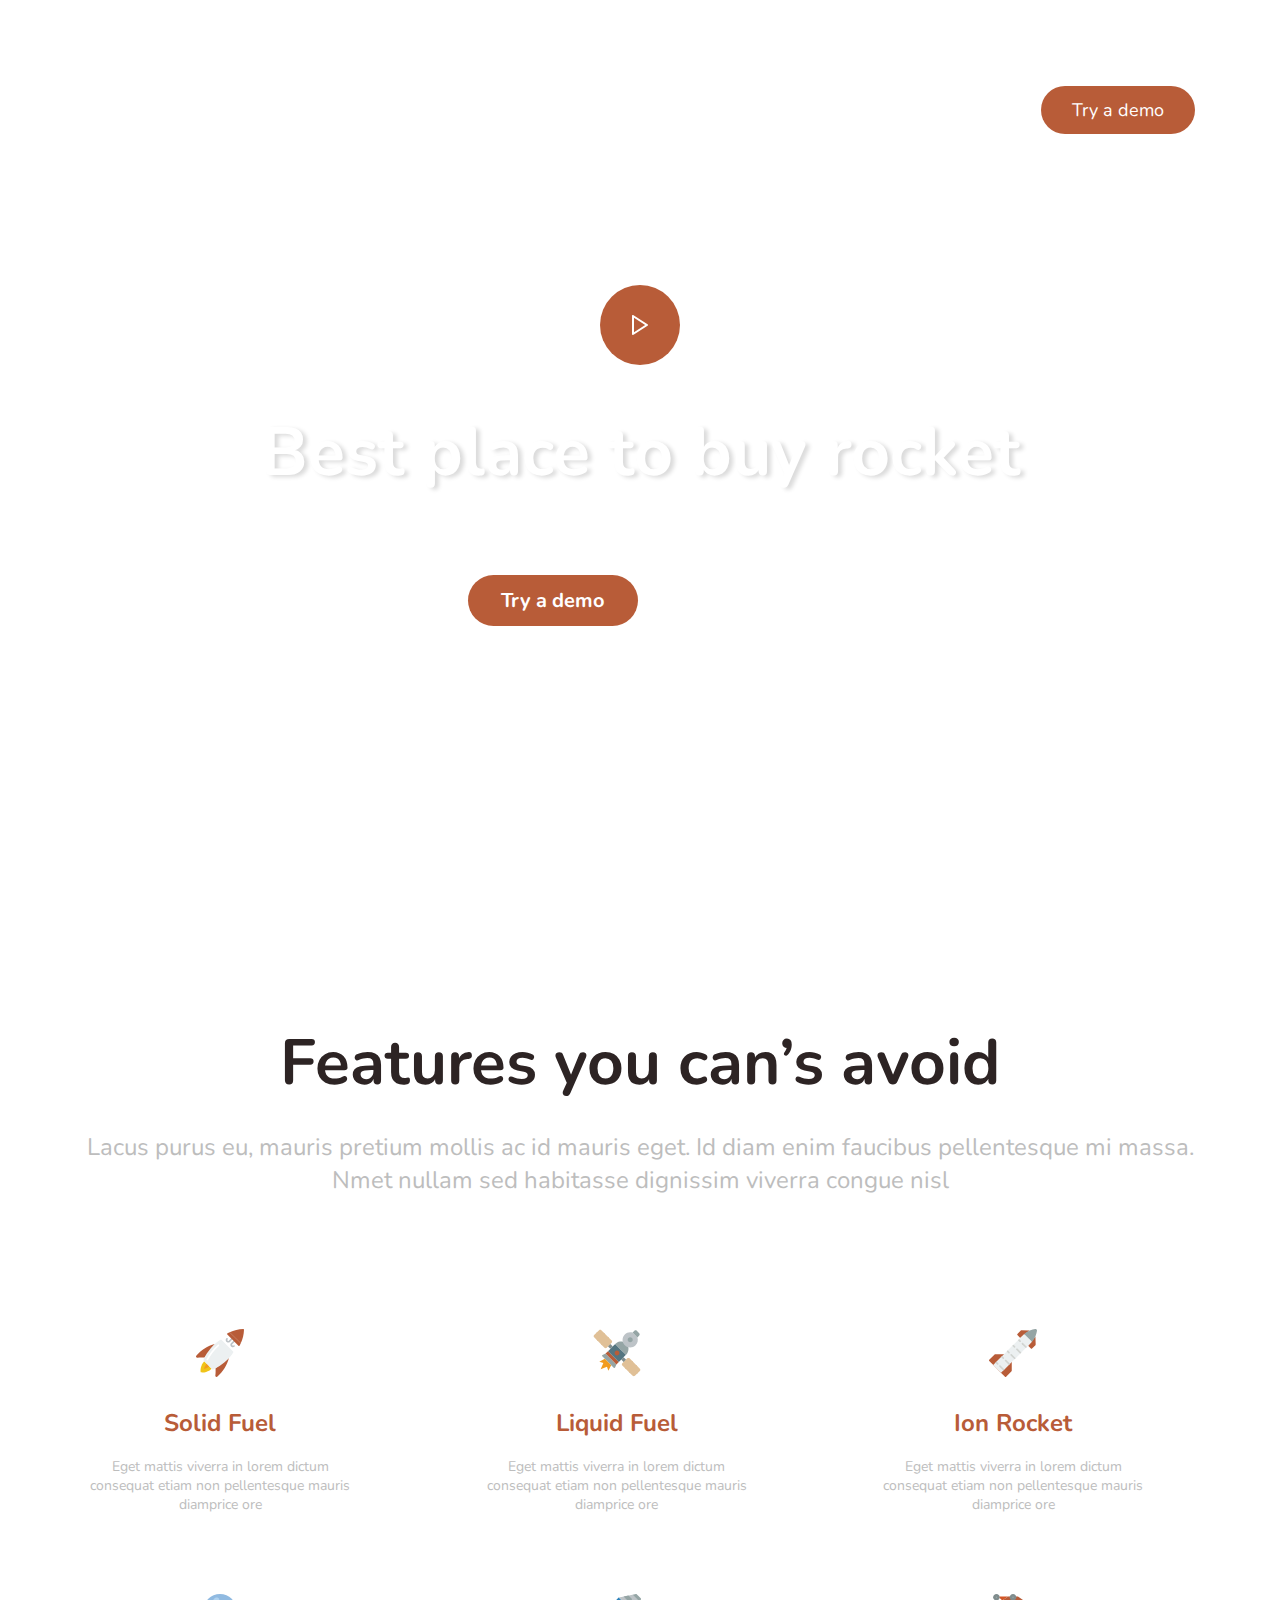
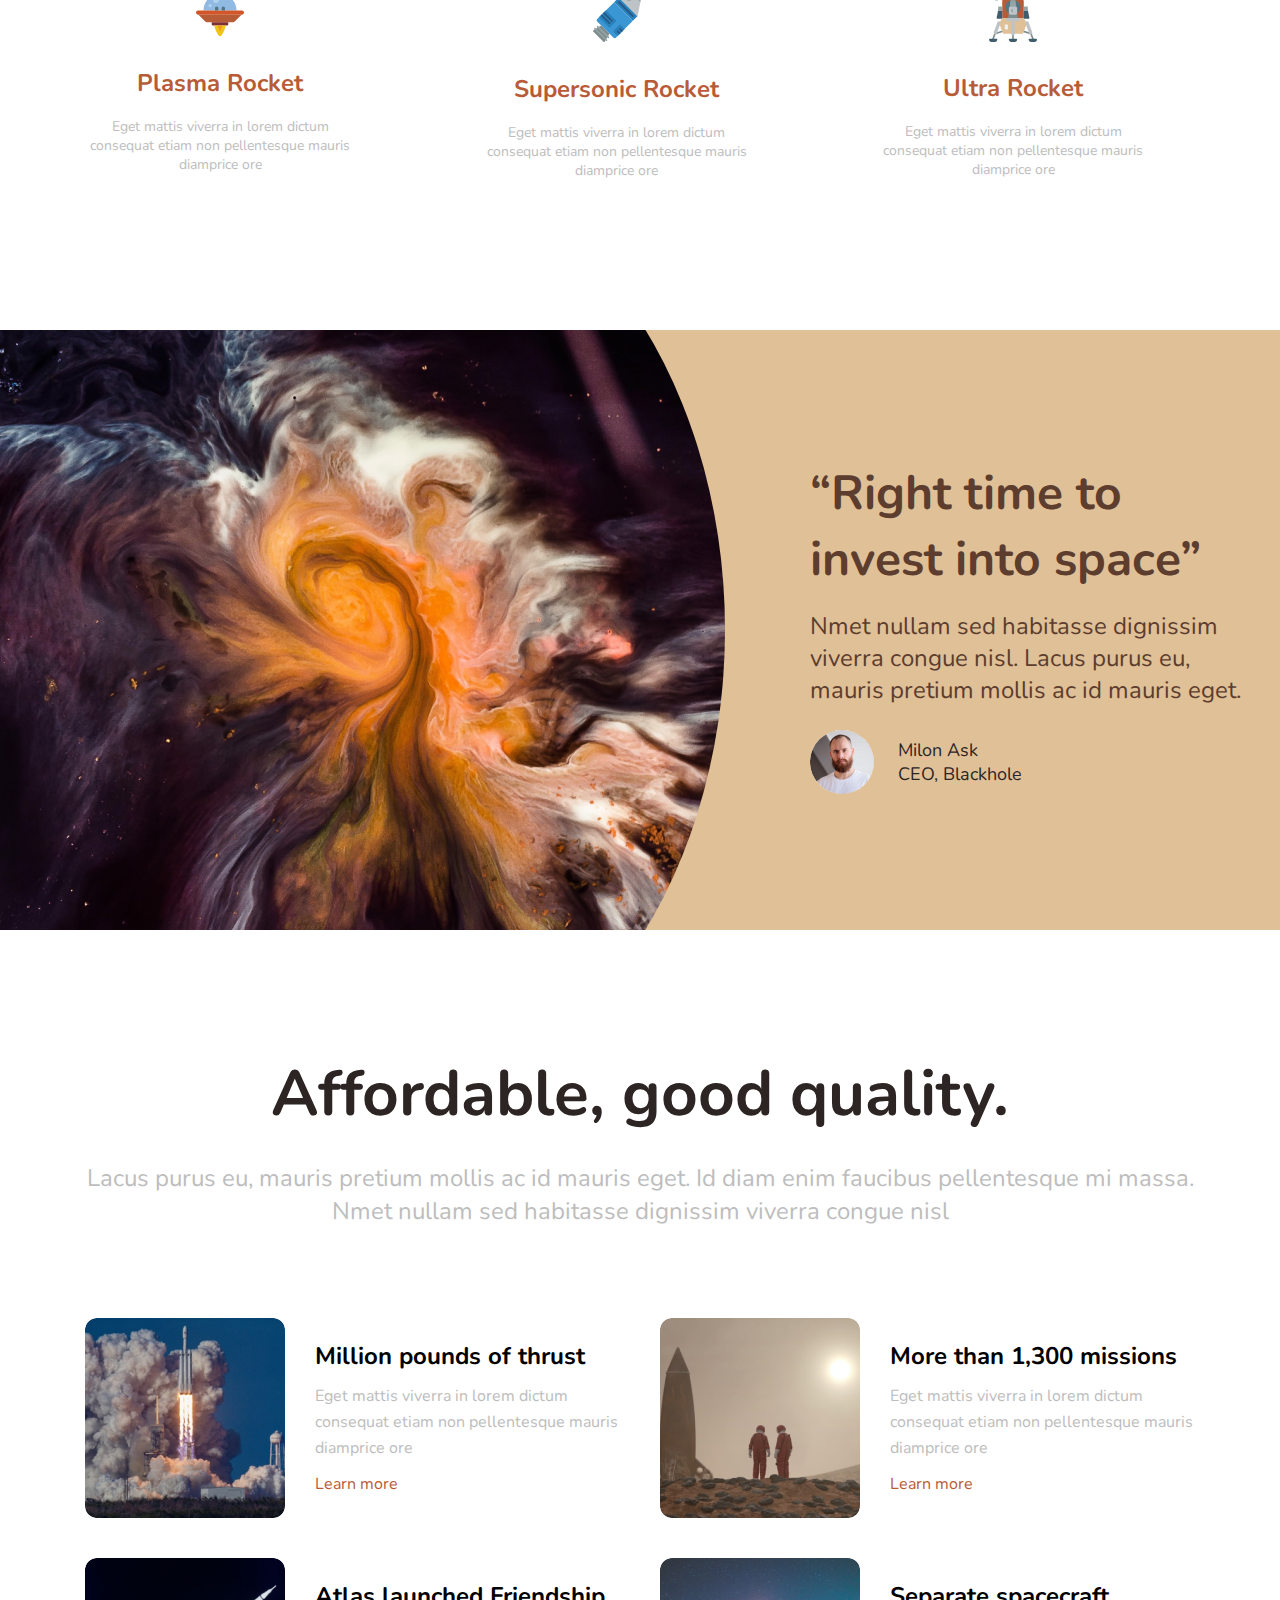
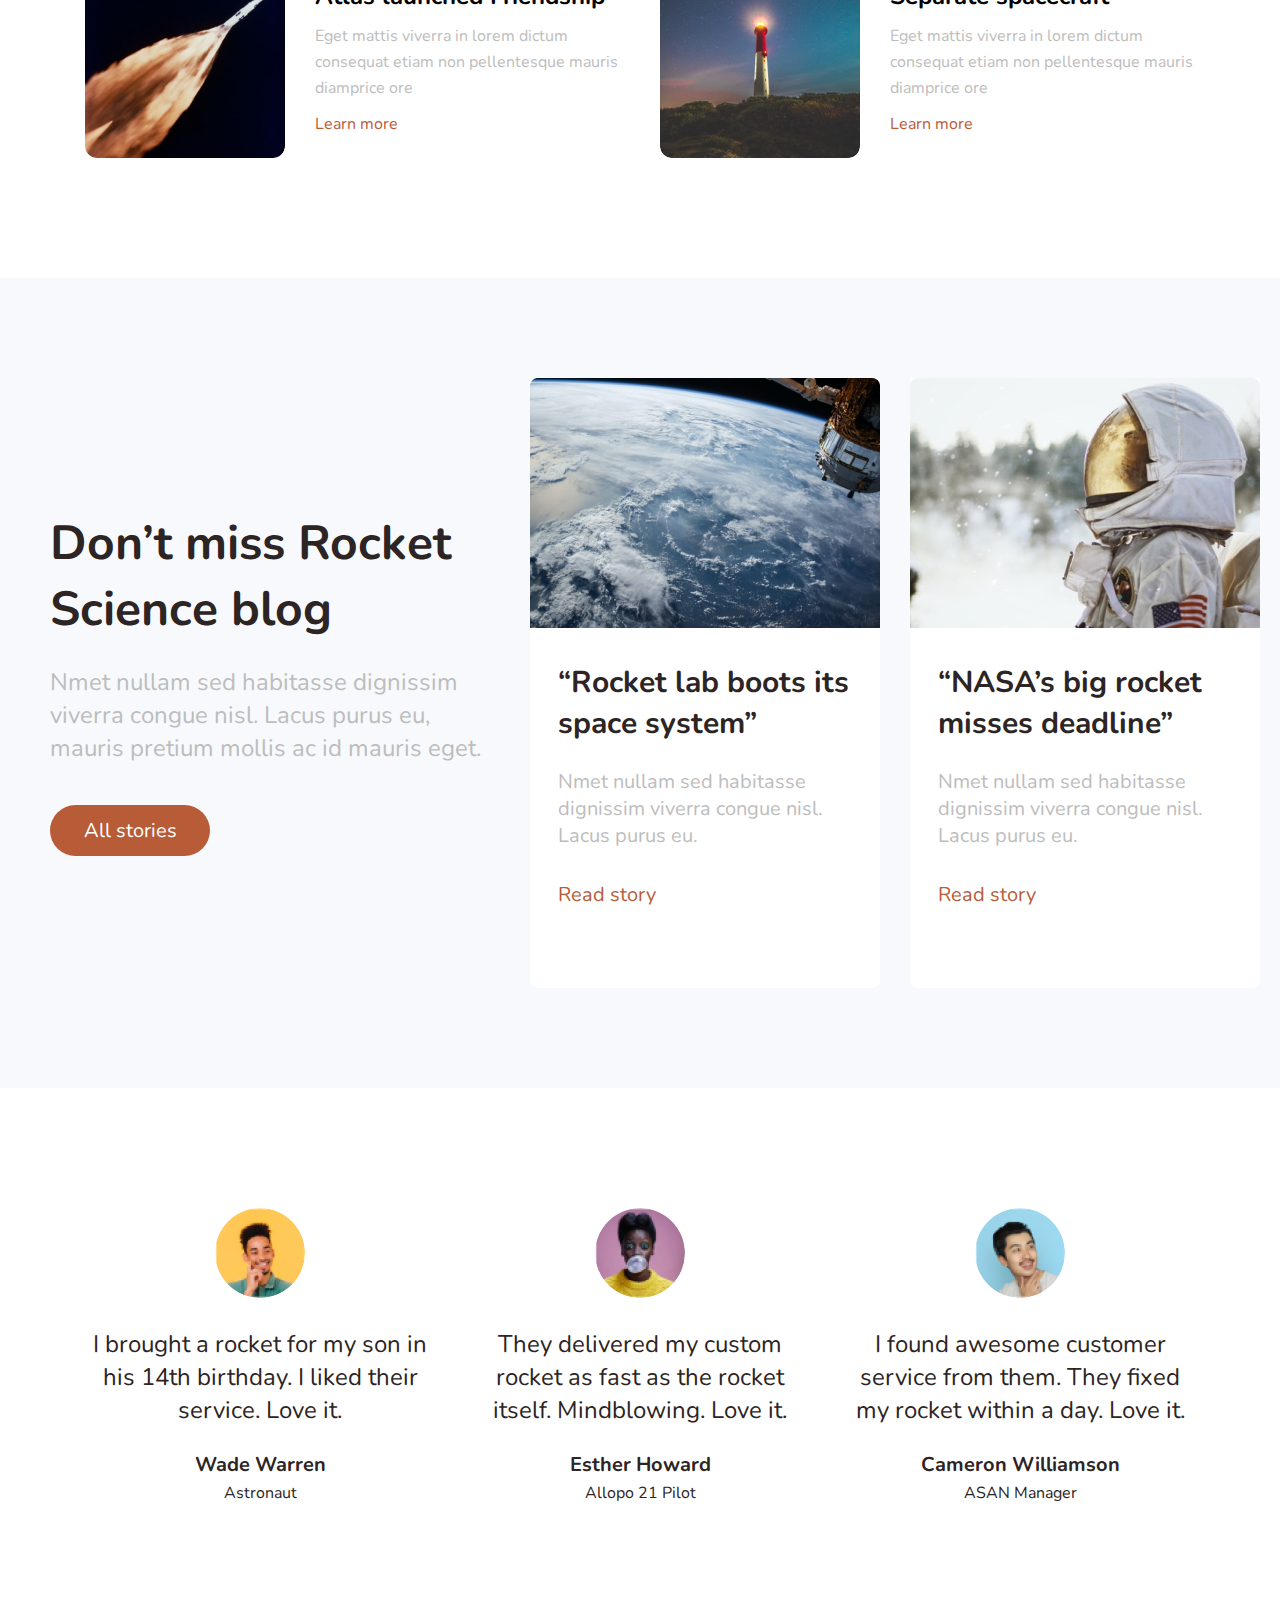
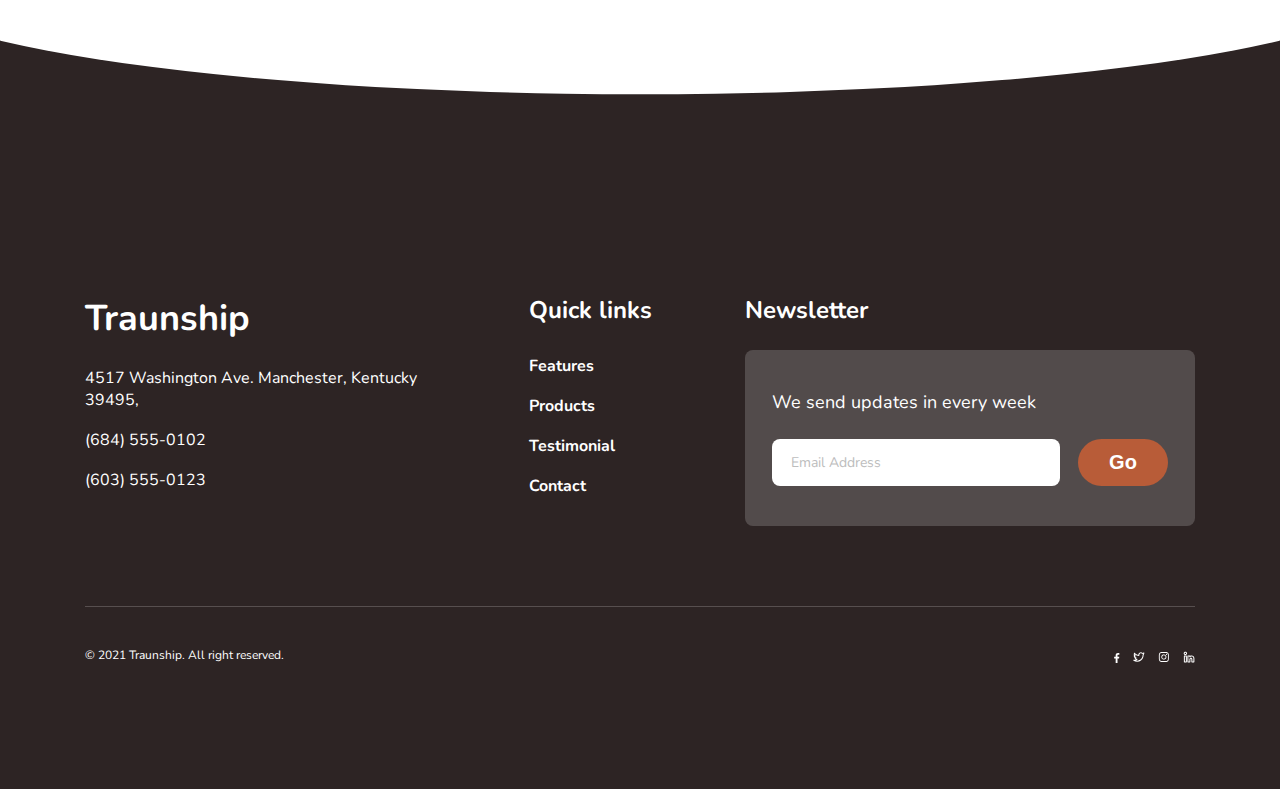
==== public/index.html @ a54ea20a "initial commit" ====
<!DOCTYPE html>
<html lang="en">

<head>
  <meta charset="UTF-8">
  <meta name="viewport" content="width=device-width, initial-scale=1.0">
  <title>Document</title>
  <link rel="stylesheet" href="styles/main.css">
</head>

<body>
  <header class="header header-home">
    <div class="container header__container">
      <a href="#" class="logo header__logo">
        Traunship
      </a>
      <nav class="header__nav">
        <ul class="header__nav-list">
          <li class="header__nav-el">
            <a class="header__nav-link" href="#">Features</a>
          </li>
          <li class="header__nav-el">
            <a class="header__nav-link" href="#">Products</a>
          </li>
          <li class="header__nav-el">
            <a class="header__nav-link" href="#">Testimonial</a>
          </li>
          <li class="header__nav-el">
            <a class="header__nav-link" href="#">Contact</a>
          </li>
        </ul>
      </nav>
      <a href="#" class="button header__button">
        Try a demo
      </a>
      <div class="header__burger-btn" id="header-burger">
        <div></div>
        <div></div>
        <div></div>
      </div>
    </div>
  </header>
  <main>
    <section class="hero">
      <div class="hero__img" style="background-image: url('../assets/images/hero.jpg');"></div>
      <div class="container ">
        <button class="hero__player">
          <img src="./assets/vectors/triangle.svg" alt="">
        </button>
        <h1 class="title hero__title">
          Best place to buy rocket
          <div class="title__subtitle">
            Quis ipsum pellentesque nulla nulla elementum sagittis dictum
          </div>
        </h1>
        <div class="hero__actions">
          <a href="#" class="button hero__btn-demo">Try a demo</a>
          <a href="#" class="button button--outline hero__btn-buy">Buy now</a>
        </div>
      </div>
    </section>
    <section class="products">
      <div class="container">
        <h2 class="products__title section-title">
          Features you can’s avoid
        </h2>

        <p class="products__text section-text">
          Lacus purus eu, mauris pretium mollis ac id mauris eget. Id diam enim faucibus pellentesque mi massa. Nmet
          nullam sed habitasse dignissim viverra congue nisl
        </p>

        <ul class="products__list">

          <li class="products__product">
            <img src="./assets/vectors/products-1.svg" alt="" class="products__product-img">
            <h3 class=" product__title">Solid Fuel</h3>
            <p class="product__text">
              Eget mattis viverra in lorem dictum
              consequat etiam non pellentesque
              mauris diamprice ore
            </p>
          </li>

          <li class="products__product">
            <img src="./assets/vectors/products-2.svg" alt="" class="products__product-img">
            <h3 class="product__title">Liquid Fuel</h3>
            <p class="product__text">
              Eget mattis viverra in lorem dictum
              consequat etiam non pellentesque
              mauris diamprice ore
            </p>
          </li>

          <li class="products__product">
            <img src="./assets/vectors/products-3.svg" alt="" class="product__product-img">
            <h3 class="product__title">Ion Rocket</h3>
            <p class="product__text">
              Eget mattis viverra in lorem dictum
              consequat etiam non pellentesque
              mauris diamprice ore
            </p>
          </li>

          <li class="products__product">
            <img src="./assets/vectors/products-4.svg" alt="" class="product__product-img">
            <h3 class="product__title">Plasma Rocket</h3>
            <p class="product__text">
              Eget mattis viverra in lorem dictum
              consequat etiam non pellentesque
              mauris diamprice ore
            </p>
          </li>

          <li class="products__product">
            <img src="./assets/vectors/products-5.svg" alt="" class="product__product-img">
            <h3 class="product__title">Supersonic Rocket</h3>
            <p class="product__text">
              Eget mattis viverra in lorem dictum
              consequat etiam non pellentesque
              mauris diamprice ore
            </p>
          </li>

          <li class="products__product">
            <img src="./assets/vectors/products-6.svg" alt="" class="product__product-img">
            <h3 class="product__title">Ultra Rocket</h3>
            <p class="product__text">
              Eget mattis viverra in lorem dictum
              consequat etiam non pellentesque
              mauris diamprice ore
            </p>
          </li>

        </ul>
      </div>
    </section>
    <section class="interview">
      <div class="container interview__container">
        <div class="interview__img-wrapper">
          <img src="./assets/images/interview.jpg" alt="black hole" class="interview__img">
        </div>

        <div class="interview__content">
          <blockquote>
            <h2 class="interview__title">
              “Right time to invest into space”
            </h2>
            <p class="interview__text">Nmet nullam sed habitasse dignissim viverra congue nisl. Lacus purus eu, mauris
              pretium mollis ac id mauris eget.</p>
          </blockquote>
          <div class="interview__author">
            <img src="./assets/images/interview-avatar.jpg" alt="" class="interview__author-avatar">
            <div class="interview__author-info">
              Milon Ask
              <br>
              CEO, Blackhole
            </div>
          </div>
        </div>
      </div>

    </section>
    <section class="features">
      <div class="container">
        <h2 class="section-title">
          Affordable, good quality.
        </h2>
        <p class="section-text features__text">
          Lacus purus eu, mauris pretium mollis ac id mauris eget. Id diam enim faucibus pellentesque mi massa. Nmet
          nullam sed habitasse dignissim viverra congue nisl
        </p>

        <ul class="features__list">
          <li class="features__list-el">
            <img src="./assets/images/features-1.jpg" alt="" class="features__list-img">
            <div class="features__list-content">
              <h3 class="features__list-title">
                Million pounds of thrust
              </h3>
              <p class="features__list-text">
                Eget mattis viverra in lorem dictum consequat etiam non pellentesque mauris diamprice ore
              </p>
              <a href="#" class="features__list-link">
                Learn more
              </a>
            </div>
          </li>
          <li class="features__list-el">
            <img src="./assets/images/features-2.jpg" alt="" class="features__list-img">
            <div class="features__list-content">
              <h3 class="features__list-title">
                More than 1,300 missions
              </h3>
              <p class="features__list-text">
                Eget mattis viverra in lorem dictum consequat etiam non pellentesque mauris diamprice ore
              </p>
              <a href="#" class="features__list-link">
                Learn more
              </a>
            </div>
          </li>
          <li class="features__list-el">
            <img src="./assets/images/features-3.jpg" alt="" class="features__list-img">
            <div class="features__list-content">
              <h3 class="features__list-title">
                Atlas launched Friendship
              </h3>
              <p class="features__list-text">
                Eget mattis viverra in lorem dictum consequat etiam non pellentesque mauris diamprice ore
              </p>
              <a href="#" class="features__list-link">
                Learn more
              </a>
            </div>
          </li>
          <li class="features__list-el">
            <img src="./assets/images/features-4.jpg" alt="" class="features__list-img">
            <div class="features__list-content">
              <h3 class="features__list-title">
                Separate spacecraft
              </h3>
              <p class="features__list-text">
                Eget mattis viverra in lorem dictum consequat etiam non pellentesque mauris diamprice ore
              </p>
              <a href="#" class="features__list-link">
                Learn more
              </a>
            </div>
          </li>
        </ul>
      </div>
    </section>

    <section class="blog">
      <div class="container blog__container">
        <div class="blog__legend">
          <h2 class="section-title blog__title">
            Don’t miss Rocket Science blog
          </h2>
          <p class="section-text blog__text">
            Nmet nullam sed habitasse dignissim viverra congue nisl. Lacus purus eu, mauris pretium mollis ac id mauris
            eget.
          </p>
          <a href="#" class="button blog__btn">
            All stories
          </a>
        </div>
        <div class="blog__cards">
          <div class="blog__cards-card blog__cards-card--active">
            <img src="./assets/images/blog-1.jpg" alt="" class="blog__card-img">
            <div class="blog__cards-content">
              <h3 class="blog__cards-title">
                “Rocket lab boots its space system”
              </h3>
              <p class="blog__cards-text">
                Nmet nullam sed habitasse dignissim viverra congue nisl. Lacus purus eu.
              </p>
              <a href="#" class="blog__cards-link">
                Read story
              </a>
            </div>
          </div>
          <div class="blog__cards-card">
            <img src="./assets/images/blog-2.jpg" alt="" class="blog__card-img">
            <div class="blog__cards-content">
              <h3 class="blog__cards-title">
                “NASA’s big rocket misses deadline”
              </h3>
              <p class="blog__cards-text">
                Nmet nullam sed habitasse dignissim viverra congue nisl. Lacus purus eu.
              </p>
              <a href="#" class="blog__cards-link">
                Read story
              </a>
            </div>
          </div>
        </div>
      </div>
    </section>

    <section class="reviews">
      <div class="container">
        <h2 class="hidden">reviews</h2>
        <ul class="reviews__list">
          <li class="reviews__list-el">
            <img src="./assets/images/reviews-1.jpg" alt="" class="reviews__list-img">
            <blockquote>
              <p class="reviews__list-text">I brought a rocket for my son in his 14th birthday. I liked their service.
                Love it.</p>
            </blockquote>
            <p class="reviews__list-author">
              Wade Warren
            </p>
            <p class="reviews__list-post">
              Astronaut
            </p>
          </li>
          <li class="reviews__list-el">
            <img src="./assets/images/reviews-2.jpg" alt="" class="reviews__list-img">
            <blockquote>
              <p class="reviews__list-text">They delivered my custom rocket as fast as the rocket itself. Mindblowing.
                Love it.</p>
            </blockquote>
            <p class="reviews__list-author">
              Esther Howard
            </p>
            <p class="reviews__list-post">
              Allopo 21 Pilot
            </p>
          </li>
          <li class="reviews__list-el">
            <img src="./assets/images/reviews-3.jpg" alt="" class="reviews__list-img">
            <blockquote>
              <p class="reviews__list-text">I found awesome customer service from them. They fixed my rocket within a
                day.
                Love it.</p>
            </blockquote>
            <p class="reviews__list-author">
              Cameron Williamson
            </p>
            <p class="reviews__list-post">
              ASAN Manager
            </p>
          </li>
        </ul>
      </div>
    </section>
  </main>

  <footer class="footer">
    <div class="container">
      <div class="footer__top">
        <div class="footer__contacts">
          <h2 class="footer__top-title"><a href="#" class="logo">Traunship</a></h2>
          <div class="footer__top-content">
            <p class="footer__adress">4517 Washington Ave. Manchester,
              Kentucky 39495, </p>
            <a href="#" class="footer__tel">(684) 555-0102</a>
            <a href="#" class="footer__tel">(603) 555-0123</a>
          </div>
        </div>
        <div class="footer__links">
          <h3 class="footer__top-title">Quick links</h3>
          <ul class="footer__nav">
            <li class="footer__nav-el">
              <a class="footer__nav-link" href="#">Features</a>
            </li>
            <li class="footer__nav-el">
              <a class="footer__nav-link" href="#">Products</a>
            </li>
            <li class="footer__nav-el">
              <a class="footer__nav-link" href="#">Testimonial</a>
            </li>
            <li class="footer__nav-el">
              <a class="footer__nav-link" href="#">Contact</a>
            </li>
          </ul>
        </div>
        <div class="footer__news">
          <h3 class="footer__top-title">
            Newsletter
          </h3>
          <form action="#" class="footer__news-form">
            <label class="footer__news-label" for="footer-news-inp">We send updates in every week</label>
            <div class="footer__news-actions">
              <input class="footer__news-input" type="email" id="footer-news-inp" placeholder="Email Address">
              <button class="button footer__form-btn" type="button">Go</button>
            </div>
          </form>
        </div>

      </div>
      <div class="footer__divider"></div>
      <div class="footer__bottom">
        <div class="footer__copyrights">
          © 2021 Traunship. All right reserved.
        </div>
        <div class="footer__socials">
          <a href="#" class="footer__socials-el">
            <img src="./assets/vectors/fb.svg" alt="" class="footer__social-icon">
          </a>
          <a href="#" class="footer__socials-el">
            <img src="./assets/vectors/twitter.svg" alt="" class="footer__social-icon">
          </a>
          <a href="#" class="footer__socials-el">
            <img src="./assets/vectors/inst.svg" alt="" class="footer__social-icon">
          </a>

          <a href="#" class="footer__socials-el">
            <img src="./assets/vectors/linkedin.svg" alt="" class="footer__social-icon">
          </a>
        </div>
      </div>
    </div>
  </footer>

  <script src="main.js"></script>
</body>

</html>
---- public/styles/main.css ----
@font-face {
  font-family: "Nunito";
  src: url("../assets/fonts/Nunito.ttf") format("truetype");
}
body {
  color: #2d2424;
  background: #fff;
  font-family: "Nunito", sans-serif;
}

a {
  text-decoration: none;
  color: inherit;
}

ul {
  list-style-type: none;
}

button {
  border: none;
}

*,
*:before,
*:after {
  box-sizing: border-box;
  padding: 0;
  margin: 0;
}

.hidden {
  display: none;
}

input,
input:focus {
  border: none;
  outline: none;
}

.button {
  padding: 12px;
  border-radius: 40px;
  background-color: #b85c38;
  color: #fff;
  max-width: 150px;
  width: 100%;
  font-size: 20px;
  font-weight: 700;
  text-align: center;
  display: block;
  cursor: pointer;
}

.button--outline {
  border: 2px solid #fff;
  color: #fff;
  background: transparent;
  padding: 10px;
}

.logo {
  font-weight: 700;
  font-size: 36px;
}

.title {
  font-size: 72px;
  font-weight: 700;
  text-shadow: 4px 2px 4px rgba(0, 0, 0, 0.1450980392);
  text-align: center;
}

.section-title {
  font-size: 64px;
  font-weight: 700;
  text-align: center;
}

.section-text {
  font-size: 24px;
  line-height: 1.375;
  font-weight: 400;
  color: #bdbdbd;
  text-align: center;
}

.header {
  padding-top: 85px;
  color: #fff;
}

.header__container {
  max-width: 1110px;
  display: flex;
  align-items: center;
}

.header__nav-list {
  display: flex;
  align-items: center;
  gap: 50px;
  margin-left: 220px;
}

.header__nav-link {
  font-size: 18px;
}

.header__button {
  margin-left: auto;
  max-width: 154px;
  width: 100%;
  font-size: 18px;
  font-weight: 400;
}

.header__burger-btn {
  display: none;
  flex-direction: column;
  justify-content: space-between;
  background: transparent;
  height: 20px;
  width: 30px;
}
.header__burger-btn > div {
  width: 100%;
  height: 2px;
  background-color: #fff;
  border-radius: 2px;
}

.container {
  margin-inline: auto;
  max-width: 1150px;
  padding-inline: 20px;
}

.footer {
  position: relative;
  background: #2d2424;
  color: #fff;
  padding-top: 270px;
  padding-bottom: 120px;
  overflow: hidden;
}

.footer::before {
  position: absolute;
  display: block;
  content: "";
  background-color: #fff;
  top: -30%;
  height: 360px;
  width: 100%;
  clip-path: ellipse(60% 120px);
  overflow: hidden;
}

.footer__nav {
  width: 100%;
  display: flex;
  flex-direction: column;
  align-items: flex-start;
  gap: 8px;
}

.footer__nav-link {
  font-size: 16px;
  font-weight: 700;
  line-height: 2;
  transition: box-shadow 0.2s ease;
  box-shadow: 0 1px 10px 0 rgba(255, 255, 255, 0);
}
.footer__nav-link:hover {
  box-shadow: 0 1px 10px 0 rgb(255, 255, 255);
}

.footer__top {
  display: flex;
  justify-content: space-between;
  align-items: flex-start;
}

.footer__top-title {
  margin-bottom: 24px;
  font-size: 24px;
}

.footer__contacts {
  max-width: 350px;
}

.footer__top-content {
  display: flex;
  flex-direction: column;
  gap: 18px;
}

.footer__links {
  max-width: 150px;
}

.footer__news {
  width: 100%;
  max-width: 450px;
}

.footer__news-form {
  background-color: rgba(255, 255, 255, 0.18);
  padding: 40px 27px;
  border-radius: 8px;
  width: 100%;
}

.footer__news-label {
  font-size: 18px;
  line-height: 1.39;
  color: #fff;
}

.footer__news-actions {
  margin-top: 24px;
  display: flex;
  align-items: center;
  gap: 18px;
}

.footer__news-input {
  display: block;
  padding: 14px 19px;
  font-family: "Nunito", sans-serif;
  font-size: 14px;
  border-radius: 8px;
  flex: 1;
}

.footer__news-input::placeholder {
  color: #bdbdbd;
  font-size: 14px;
  font-family: "Nunito", sans-serif;
}

.footer__form-btn {
  max-width: 90px;
  width: 100%;
  height: max-content;
}

.footer__divider {
  display: block;
  margin-block: 80px 40px;
  margin-inline: auto;
  width: 100%;
  height: 1px;
  opacity: 0.2;
  background-color: #fff;
}

.footer__bottom {
  display: flex;
  justify-content: space-between;
}

.footer__copyrights {
  font-size: 12px;
  color: #fff;
}

.footer__socials {
  display: flex;
  gap: 12px;
}

.header-home {
  background: transparent;
  position: absolute;
  top: 0;
  left: 0;
  right: 0;
  z-index: 2;
}

.hero {
  padding-top: 285px;
  position: relative;
  height: 100vh;
  overflow: hidden;
}

.hero__img {
  width: 1600px;
  position: absolute;
  height: 100%;
  top: 0;
  left: -50%;
  right: -50%;
  z-index: -1;
  background-position: top center;
  background-repeat: no-repeat;
  background-size: contain;
  margin-inline: auto;
  clip-path: inset(0 0 0px 0 round 0 0 50% 50%/0 0 20% 20%);
}

.hero__player {
  display: flex;
  justify-content: center;
  align-items: center;
  background-color: #b85c38;
  height: 80px;
  width: 80px;
  cursor: pointer;
  border-radius: 100%;
  margin-inline: auto;
  margin-bottom: 40px;
}

.hero__title {
  font-size: 68px;
  line-height: 1.42;
  color: #fff;
  margin-bottom: 8px;
}

.title__subtitle {
  font-size: 24px;
  font-weight: 400;
  line-height: 1.375;
  text-shadow: none;
}

.hero__actions {
  margin-top: 40px;
  display: flex;
  gap: 24px;
  justify-content: center;
  align-items: center;
}
.hero__actions > button {
  font-weight: 700;
}

.hero__btn-demo {
  max-width: 170px;
}

.hero__btn-buy {
  max-width: 150px;
}

.products {
  padding-top: 120px;
  padding-bottom: 150px;
}

.products__title {
  line-height: 1.356;
}

.products__text {
  margin-top: 24px;
}

.products__list {
  margin-top: 132px;
  display: grid;
  grid-template-columns: repeat(3, 1fr);
  column-gap: 80px;
  row-gap: 80px;
}

.products__product {
  max-width: 270px;
  width: 100%;
  text-align: center;
}

.product__title {
  margin-top: 24px;
  color: #b85c38;
  font-weight: 700;
  font-size: 24px;
}

.product__text {
  margin-top: 18px;
  color: #bdbdbd;
  font-size: 14px;
  font-weight: 400;
}

.interview {
  background: #e0c097;
}

.interview__container {
  max-width: 1440px;
  display: flex;
  height: 600px;
  position: relative;
  padding-inline: 0 20px;
}

.interview__title {
  font-size: 48px;
  color: #5c3d2e;
  text-align: left;
  font-weight: 700;
}

.interview__img-wrapper {
  overflow: hidden;
  height: 960px;
  margin-top: -180px;
  display: flex;
  justify-content: center;
  align-items: center;
  clip-path: inset(0 0px 0 0 round 0 100% 100% 0);
}

.interview__content {
  height: 100%;
  position: relative;
  overflow: hidden;
  text-align: left;
  padding-top: 130px;
  padding-bottom: 30px;
  padding-left: 85px;
  max-width: 535px;
  box-sizing: border-box;
}

.interview__text {
  font-size: 24px;
  margin-top: 18px;
  color: #5c3d2e;
  font-weight: 400;
}

.interview__author {
  margin-top: 24px;
  display: flex;
  align-items: center;
  gap: 24px;
}

.interview__author-avatar {
  border-radius: 100%;
}

.interview__author-info {
  font-size: 18px;
  color: #2d2424;
}

.features {
  padding-block: 120px;
}

.features__text {
  margin-top: 24px;
}

.features__list {
  display: grid;
  margin-top: 90px;
  grid-template-columns: 1fr 1fr;
  gap: 40px;
}

.features__list-el {
  display: flex;
  column-gap: 30px;
  row-gap: 40px;
  align-items: center;
  cursor: default;
}

.features__list-img {
  width: 200px;
  height: 200px;
  border-radius: 12px;
  display: block;
}

.features__list-content {
  display: flex;
  flex-direction: column;
  gap: 12px;
}

.features__list-title {
  font-weight: 700;
  font-size: 24px;
  color: #000000;
}

.features__list-text {
  font-size: 16px;
  font-weight: 400;
  color: #bdbdbd;
  line-height: 1.6;
}

.features__list-link {
  color: #b85c38;
  font-size: 16px;
  cursor: pointer;
}

.blog {
  background-color: #f7f9fc;
  padding-block: 100px;
}

.blog__container {
  display: flex;
  align-items: center;
  max-width: 1300px;
  justify-content: end;
}

.blog__title {
  font-size: 48px;
  font-weight: 700;
  margin-bottom: 24px;
  text-align: left;
}

.blog__text {
  text-align: left;
}

.blog__btn {
  max-width: 160px;
  font-weight: 400;
  width: 100%;
  margin-top: 40px;
}

.blog__legend {
  max-width: 450px;
}

.blog__cards {
  margin-left: 30px;
  display: flex;
  gap: 30px;
}

.blog__cards-card {
  background-color: #fff;
  border-radius: 8px;
  max-width: 350px;
  transition: box-shadow 0.4s ease;
  cursor: default;
}
.blog__cards-card:hover {
  box-shadow: 4px 4px 40px 0 rgba(0, 0, 0, 0.0705882353);
}

.blog__cards-img {
  display: block;
}

.blog__cards-content {
  padding: 28px;
}

.blog__cards-title {
  font-size: 30px;
  font-weight: 700;
}

.blog__cards-text {
  margin-top: 24px;
  font-size: 20px;
  line-height: 1.35;
  text-align: left;
  color: #bdbdbd;
}

.blog__cards-link {
  line-height: 1.35;
  margin-top: 32px;
  font-size: 20px;
  color: #b85c38;
  display: block;
  cursor: pointer;
  margin-bottom: 52px;
}

.reviews {
  padding-block: 120px;
}

.reviews__list {
  display: grid;
  grid-template-columns: repeat(3, 1fr);
  gap: 30px;
}

.reviews__list-el {
  max-width: 350px;
  text-align: center;
}

.reviews__list-img {
  border-radius: 100%;
  width: 90px;
  height: 90px;
}

.reviews__list-text {
  font-size: 24px;
  line-height: 1.375;
  margin-top: 24px;
}

.reviews__list-author {
  margin-top: 24px;
  font-weight: 700;
  font-size: 20px;
  line-height: 1.35;
}

.reviews__list-post {
  margin-top: 4px;
  line-height: 1.375;
  font-size: 16px;
}

@media (max-width: 1200px) {
  .header__container {
    justify-content: space-between;
  }
  .header__nav-list {
    margin-left: 0;
    gap: 30px;
  }
  .header__button {
    margin-left: 0;
  }
  .blog__container {
    flex-direction: column;
  }
  .blog__legend {
    max-width: 100%;
    margin-bottom: 80px;
    display: flex;
    flex-direction: column;
    align-items: center;
  }
  .blog__text {
    text-align: center;
  }
}
@media (max-width: 1024px) {
  .header__nav-list {
    flex-direction: column;
  }
  .header__button {
    display: none;
  }
  .header__nav {
    position: fixed;
    background-color: #2d2424;
    transition: transform 0.2s ease;
    left: 0;
    right: 0;
    top: 0;
    height: 60vh;
    padding-top: 20vh;
    transform: translateY(-120%);
  }
  .header__nav--active {
    transform: translateY(0);
  }
  .header__burger-btn {
    z-index: 2;
    display: flex;
    cursor: pointer;
  }
  .title {
    font-size: 56px;
  }
  .title__subtitle {
    font-size: 20px;
  }
  .section-title {
    font-size: 56px;
  }
  .section-text {
    font-size: 18px;
  }
  .products__list {
    grid-template-columns: 1fr 1fr;
    width: max-content;
    margin-inline: auto;
  }
  .products__text,
  .features__text {
    margin-inline: auto;
    max-width: 800px;
  }
  .features__list {
    width: max-content;
    margin-inline: auto;
    gap: 80px;
  }
  .features__list-el {
    flex-direction: column;
    align-items: start;
    max-width: 200px;
    row-gap: 20px;
  }
  .features__list-content {
    gap: 6px;
  }
  .reviews__list {
    display: flex;
    flex-wrap: wrap;
    margin-inline: auto;
    justify-content: center;
    row-gap: 60px;
  }
  .reviews__list-text {
    margin-top: 14px;
    font-size: 22px;
  }
  .reviews__list-author {
    font-size: 18px;
    margin-top: 12px;
  }
  .footer__top {
    flex-wrap: wrap;
    align-items: start;
    justify-content: center;
    gap: 80px;
    text-align: center;
  }
  .footer::before {
    top: -20%;
  }
  .footer__nav {
    align-items: center;
  }
  .footer__links {
    max-width: 200px;
    width: 100%;
  }
  .footer__contacts {
    max-width: 200px;
    width: 100%;
  }
  .footer__top-title {
    font-size: 36px;
  }
}
@media (max-width: 890px) {
  .section-title {
    font-size: 48px;
  }
  .section-text {
    font-size: 16px;
  }
  .blog__cards {
    flex-wrap: wrap;
    justify-content: center;
  }
  .blog__title {
    text-align: center;
  }
  .hero__img {
    left: 50%;
    transform: translateX(-50%);
  }
  .title {
    font-size: 48px;
  }
  .title__subtitle {
    font-size: 18px;
  }
}
@media (max-width: 680px) {
  .interview__img-wrapper {
    display: none;
  }
  .interview__container {
    padding: 20px;
    position: static;
    display: flex;
    justify-content: center;
    align-items: center;
  }
  .interview__content {
    padding: 0;
    max-width: 100%;
    width: max-content;
    height: max-content;
    margin: auto;
    text-align: center;
  }
  .interview__title {
    text-align: center;
  }
  .interview__author {
    justify-content: center;
    margin-right: 25px;
    margin-top: 50px;
    gap: 10px;
  }
  .products__list {
    grid-template-columns: 1fr;
  }
  .features__list {
    grid-template-columns: 1fr;
  }
  .title {
    font-size: 44px;
  }
  .title__subtitle {
    font-size: 16px;
  }
  .hero__title .title__subtitle {
    margin-top: 10px;
  }
  .section-title {
    font-size: 44px;
  }
}
@media (max-width: 536px) {
  .footer {
    padding-top: 200px;
  }
  .footer::before {
    top: -16%;
  }
  .footer__links {
    max-width: 100%;
  }
  .footer__contacts {
    max-width: 100%;
  }
  .title {
    font-size: 36px;
  }
  .title__subtitle {
    font-size: 16px;
  }
  .button {
    font-size: 16px;
  }
  .section-title {
    font-size: 40px;
  }
  .interview__title {
    font-size: 40px;
  }
  .interview__text {
    font-size: 18px;
  }
  .blog__cards {
    margin-left: 0;
  }
  .reviews__list-text {
    font-size: 20px;
  }
}
@media (max-width: 380px) {
  .blog__cards-title {
    font-size: 24px;
  }
  .blog__cards-text {
    font-size: 18px;
  }
  .blog__cards-link {
    font-size: 18px;
  }
  .blog__card-img {
    max-width: 300px;
  }
  .blog__cards-card {
    max-width: 300px;
  }
}
/*# sourceMappingURL=[data-uri] */
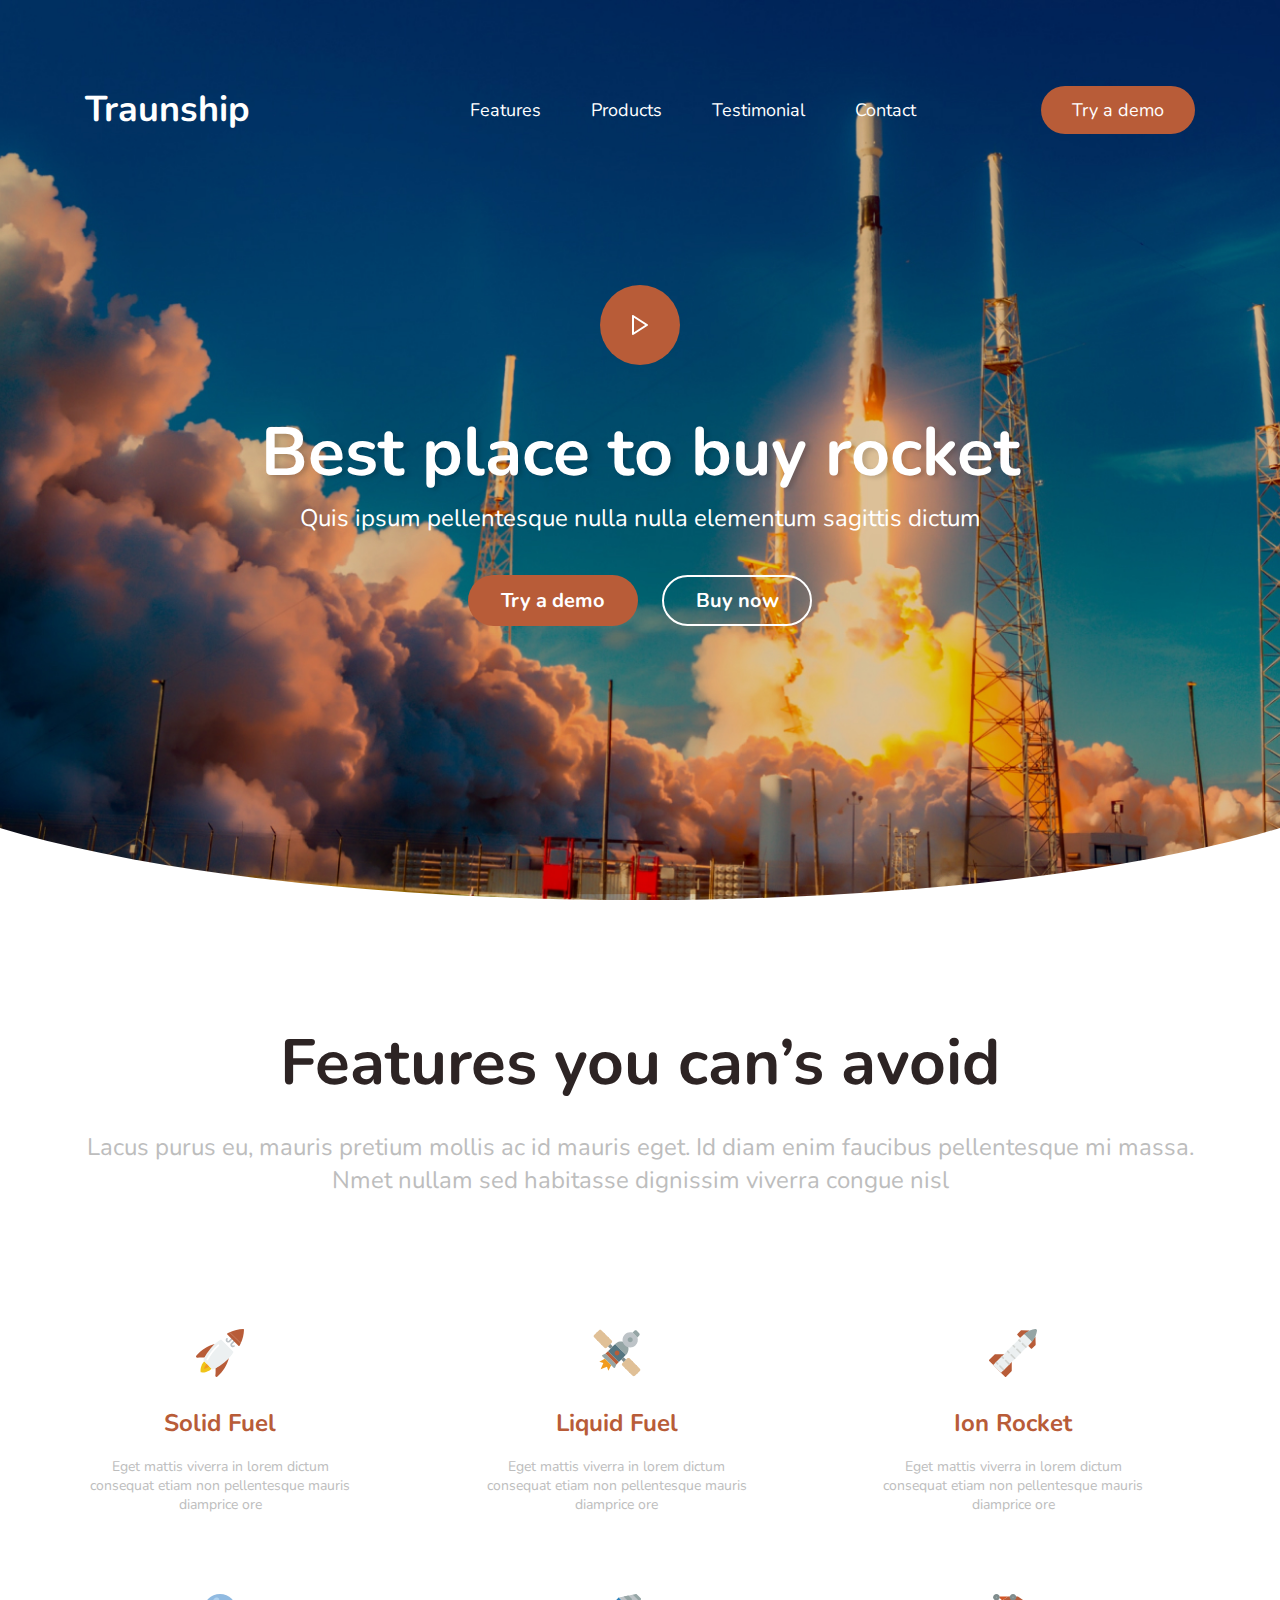
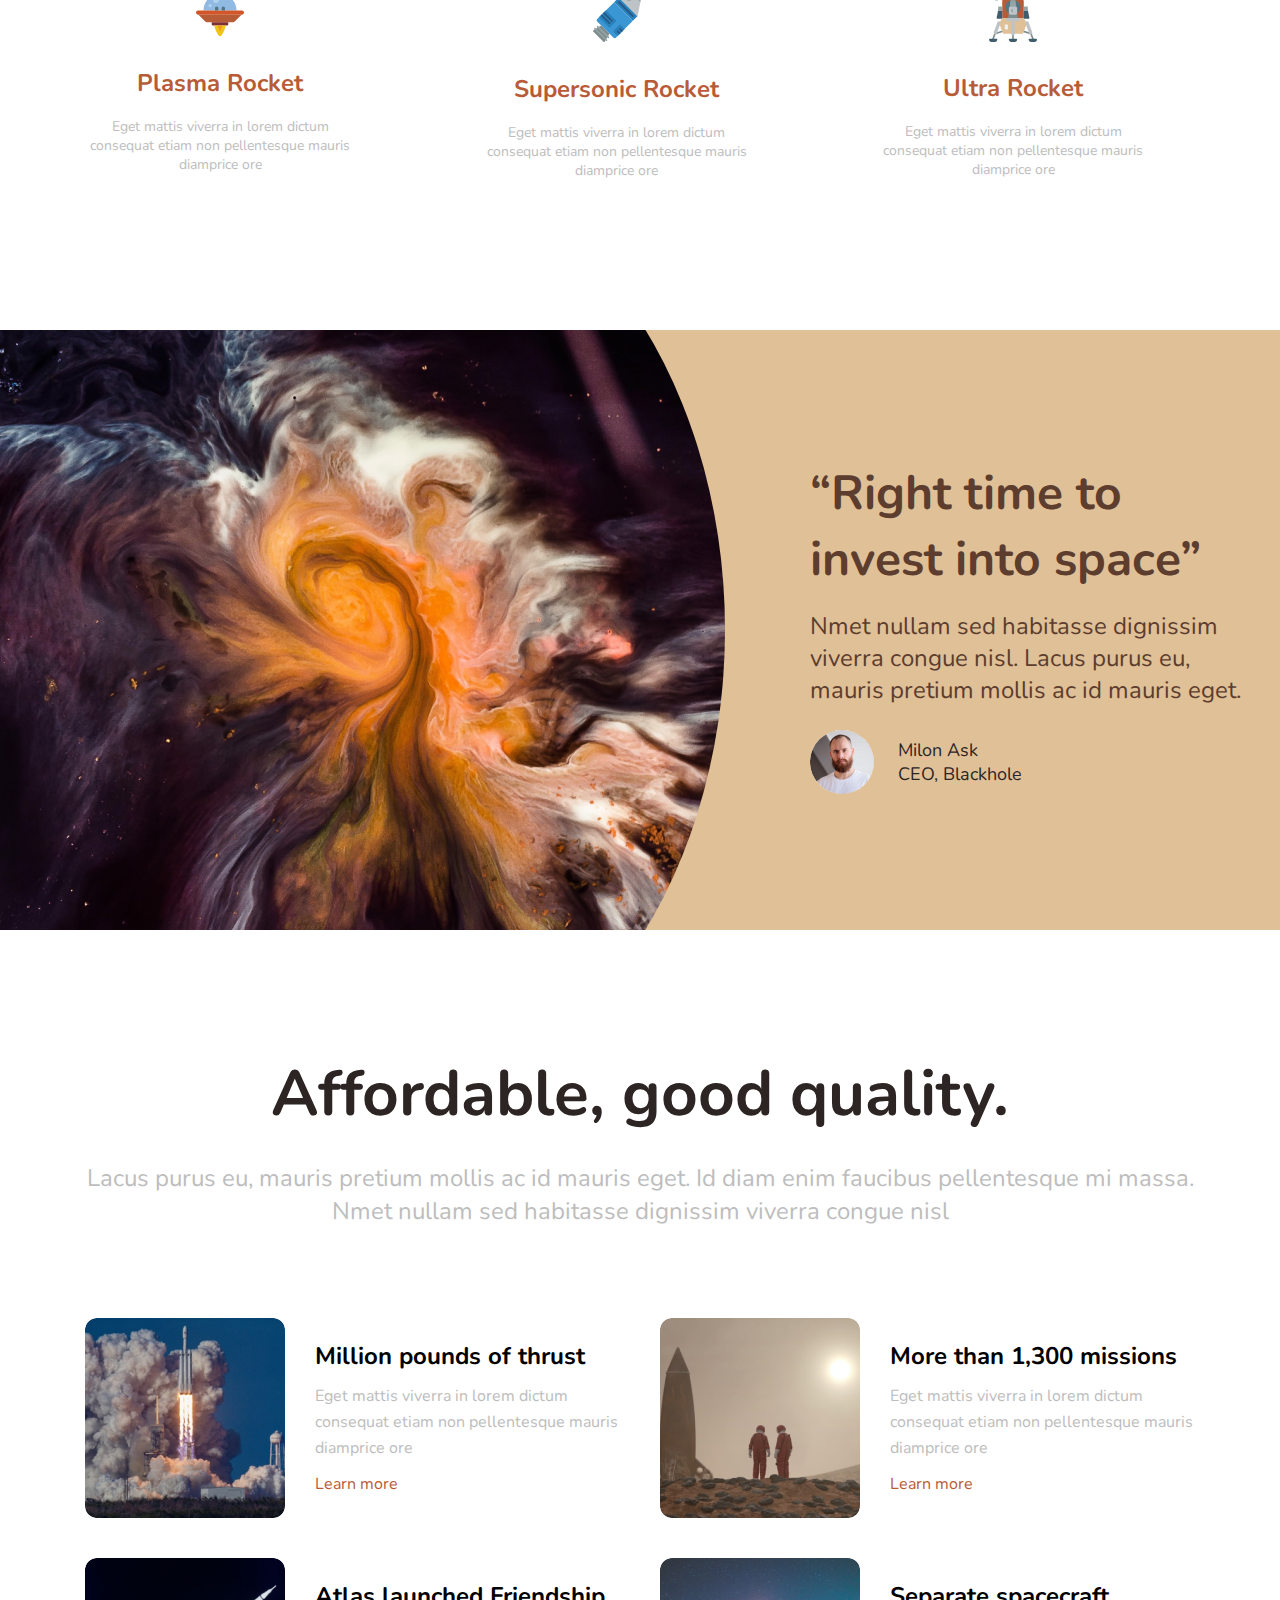
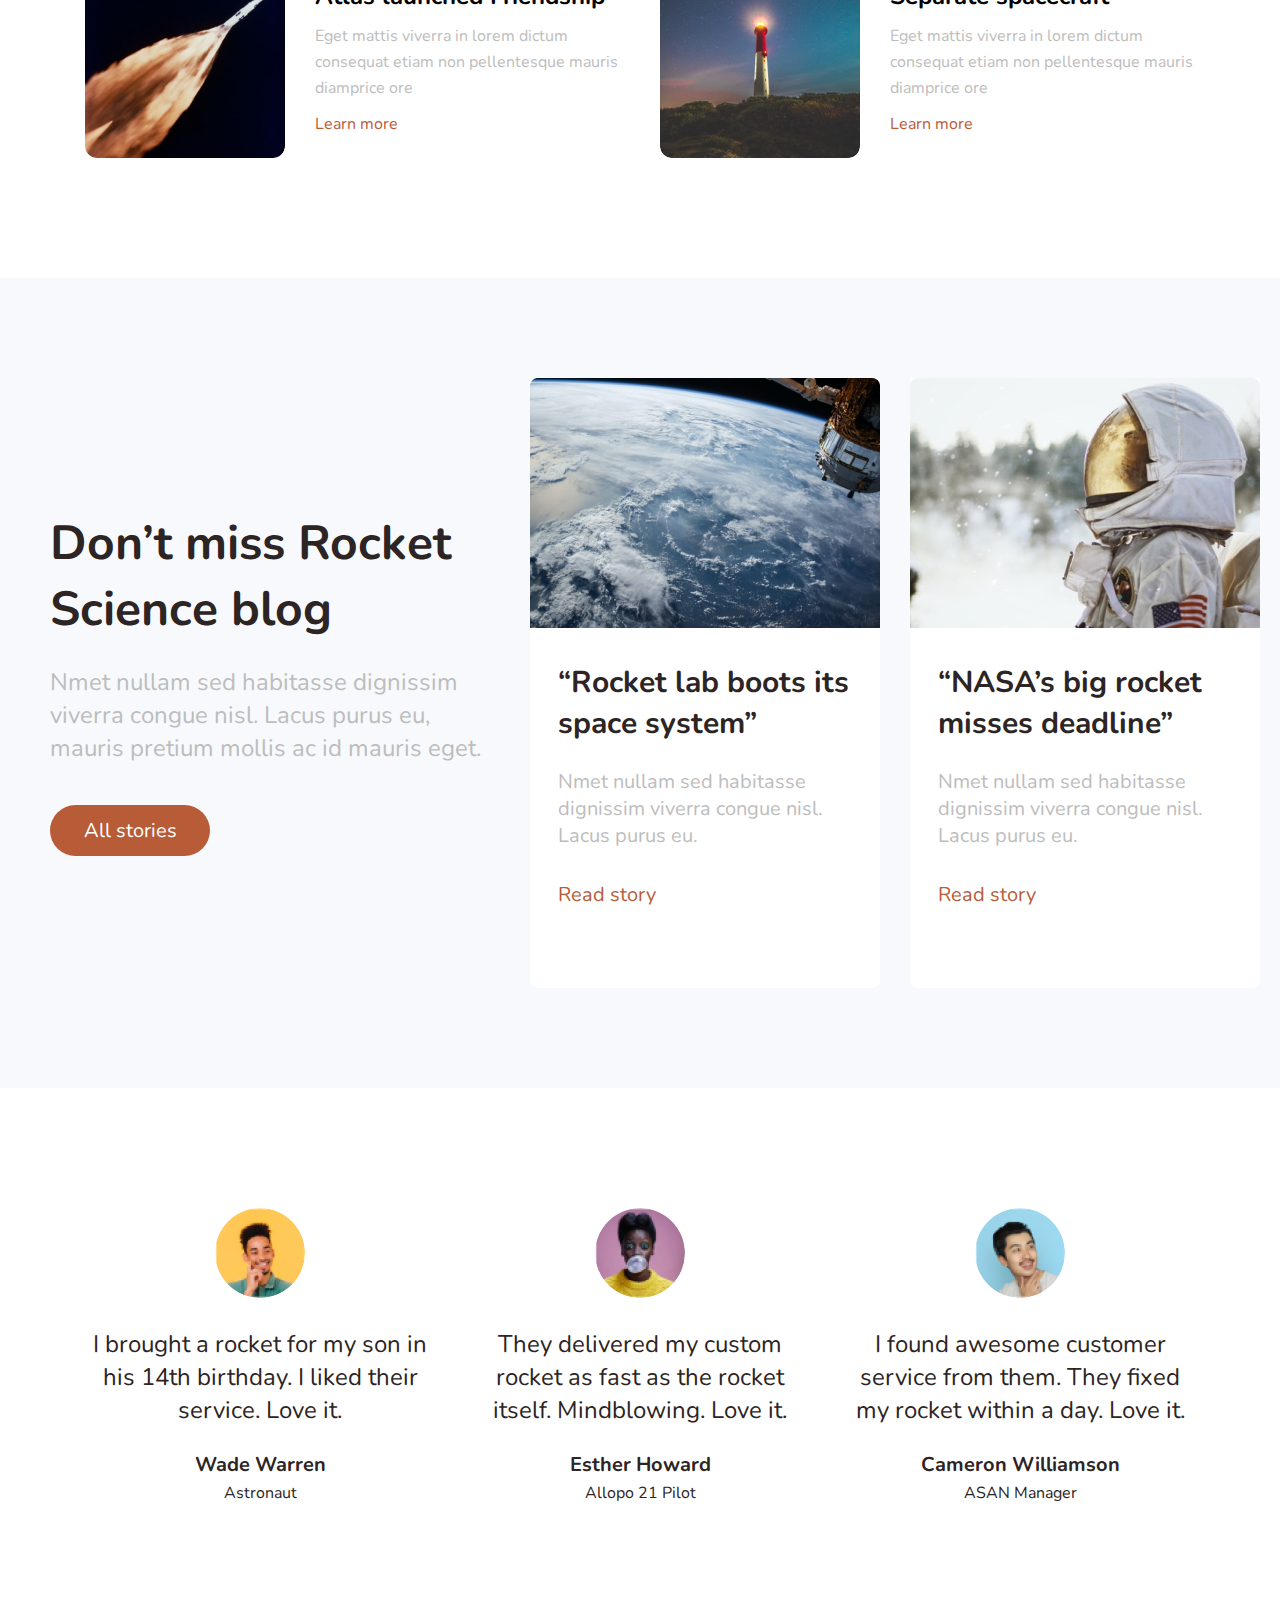
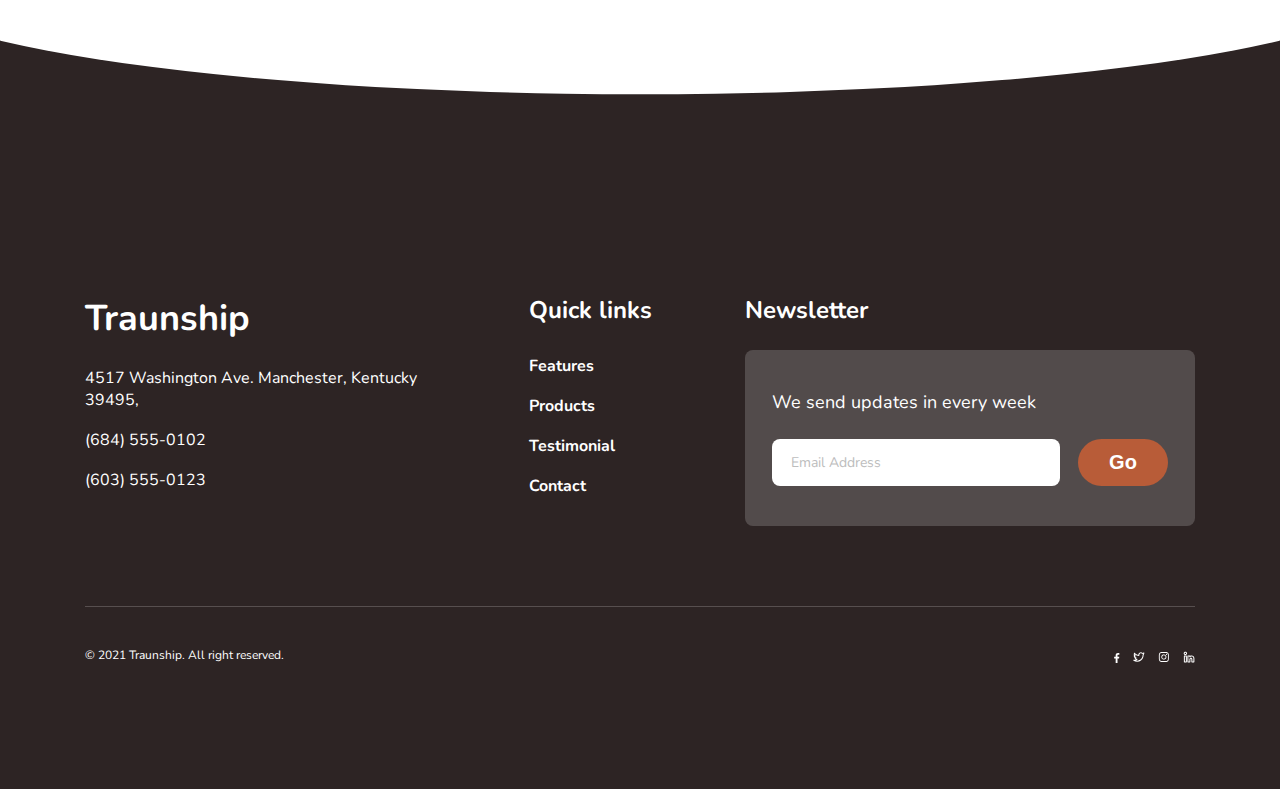
==== commit 12dfb75b: "Update index.html" ====
--- a/public/index.html
+++ b/public/index.html
@@ -42,7 +42,7 @@
   </header>
   <main>
     <section class="hero">
-      <div class="hero__img" style="background-image: url('../assets/images/hero.jpg');"></div>
+      <div class="hero__img" style="background-image: url('./assets/images/hero.jpg');"></div>
       <div class="container ">
         <button class="hero__player">
           <img src="./assets/vectors/triangle.svg" alt="">
@@ -398,4 +398,4 @@
   <script src="main.js"></script>
 </body>
 
-</html>+</html>
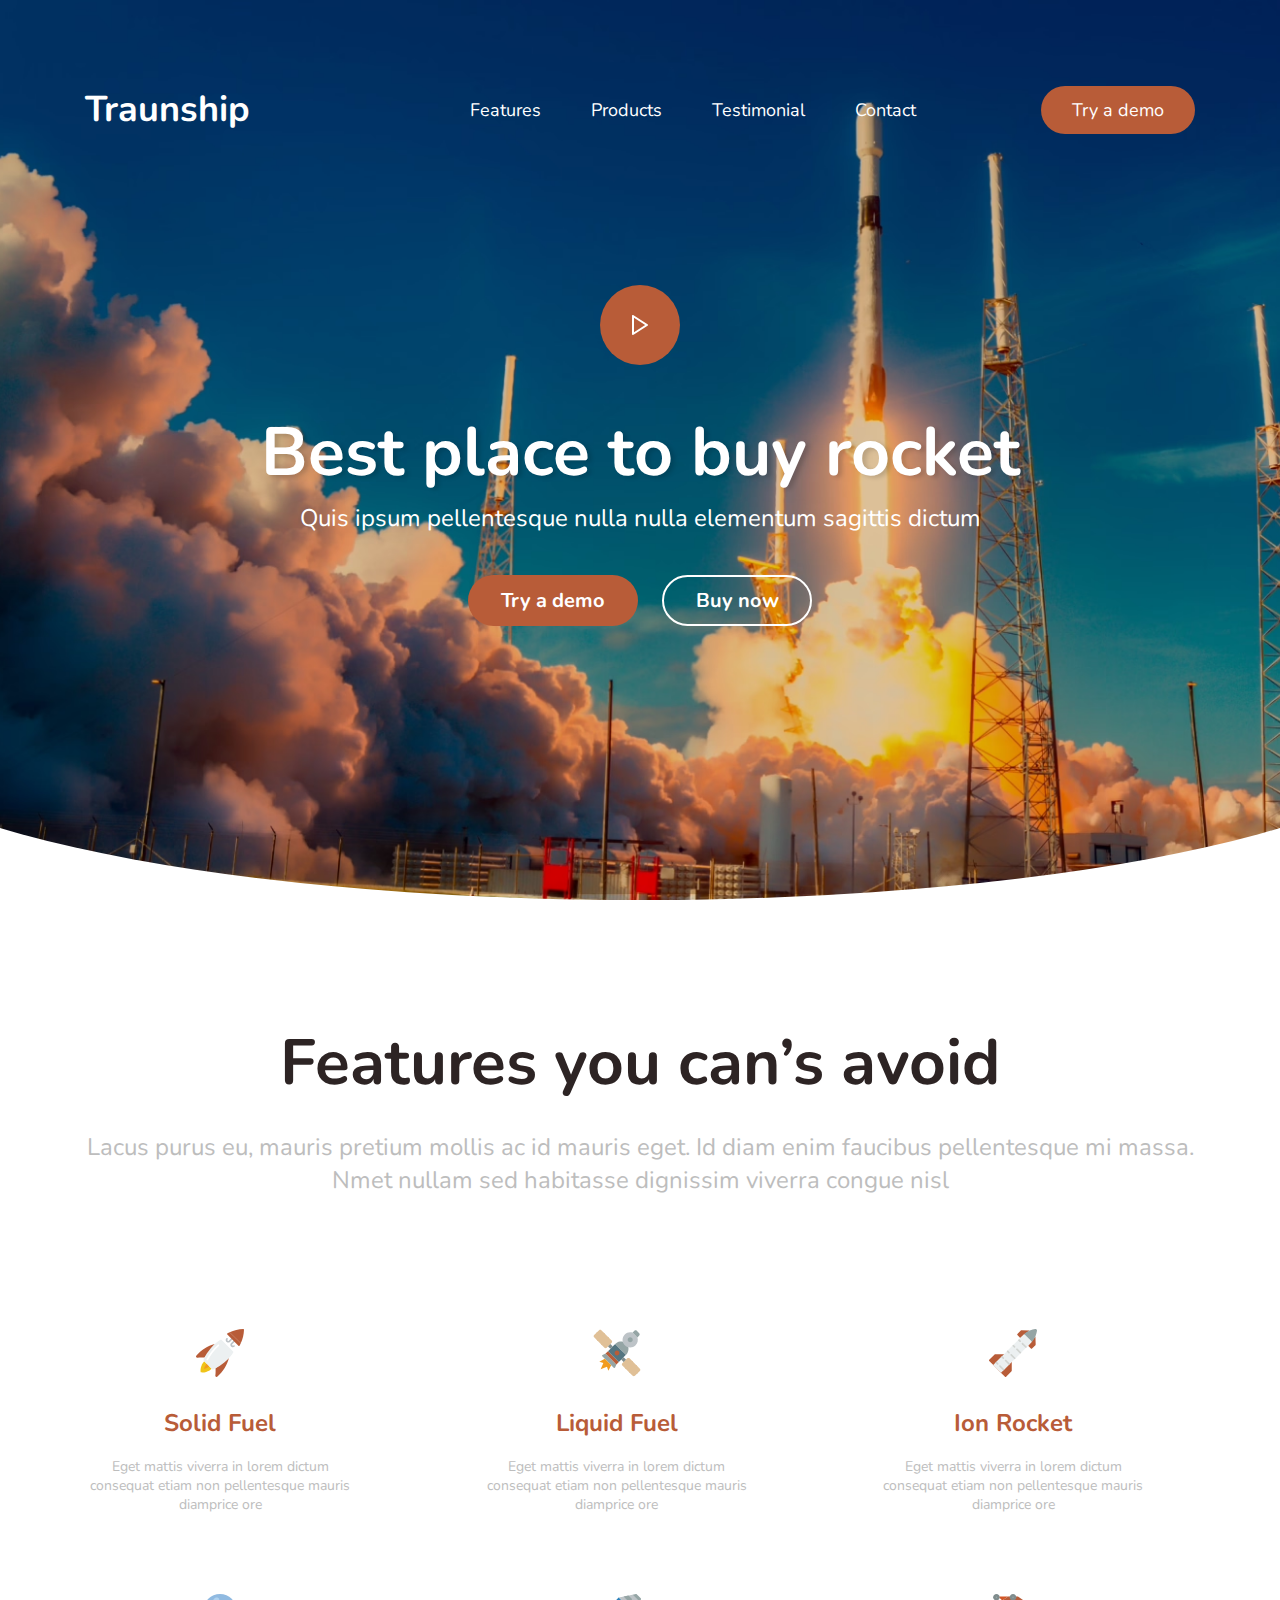
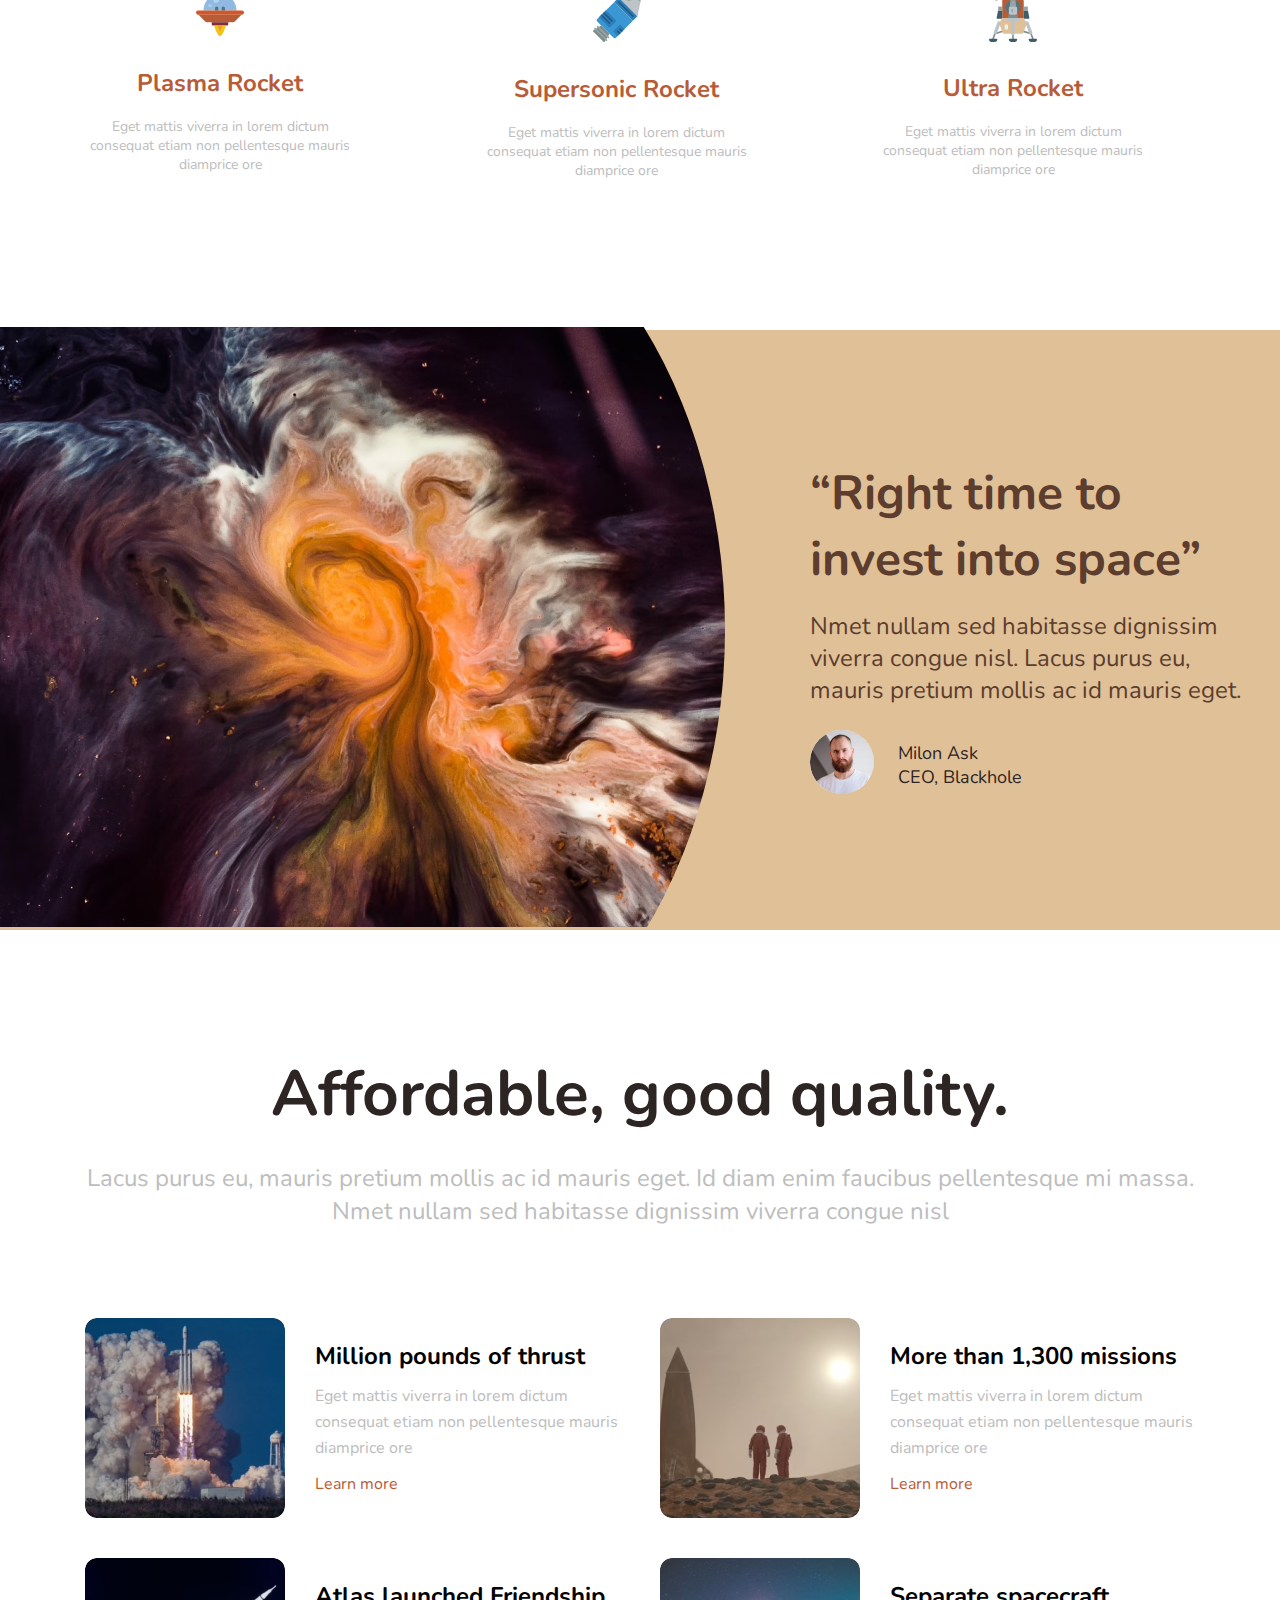
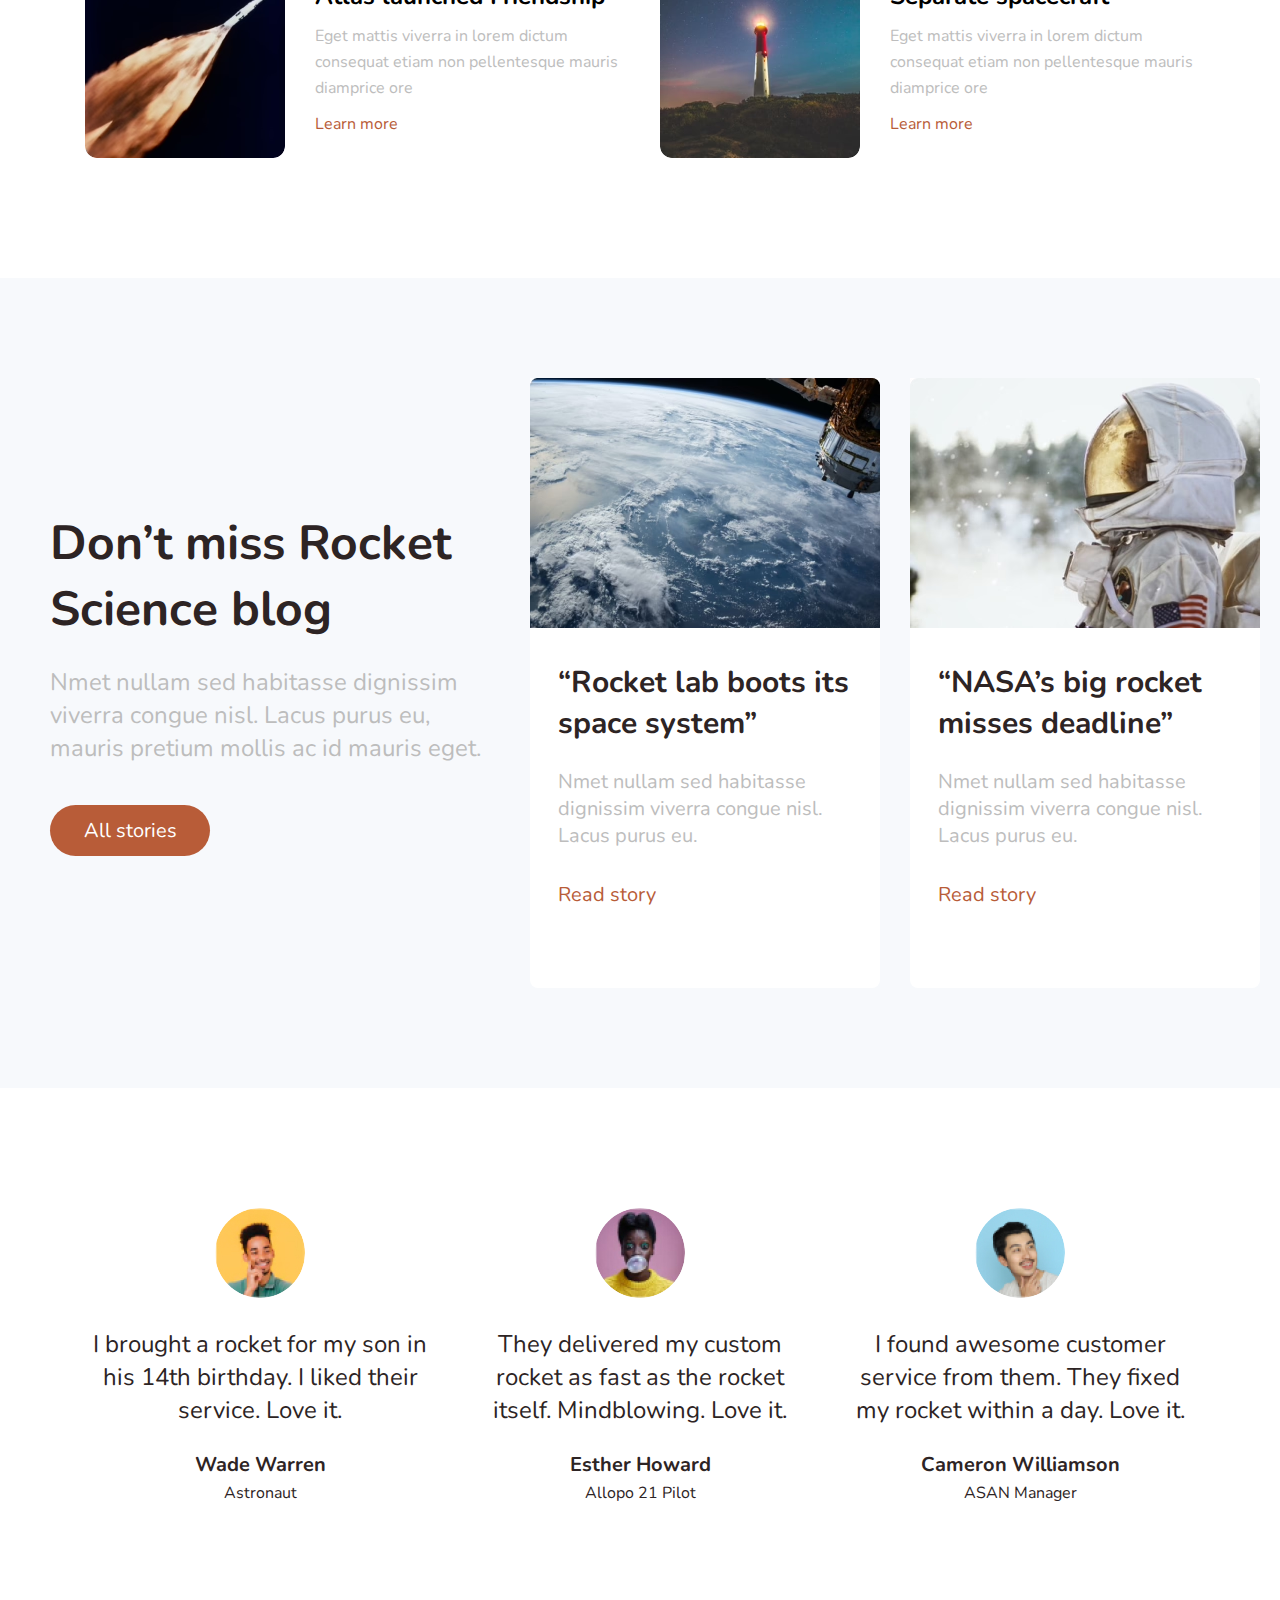
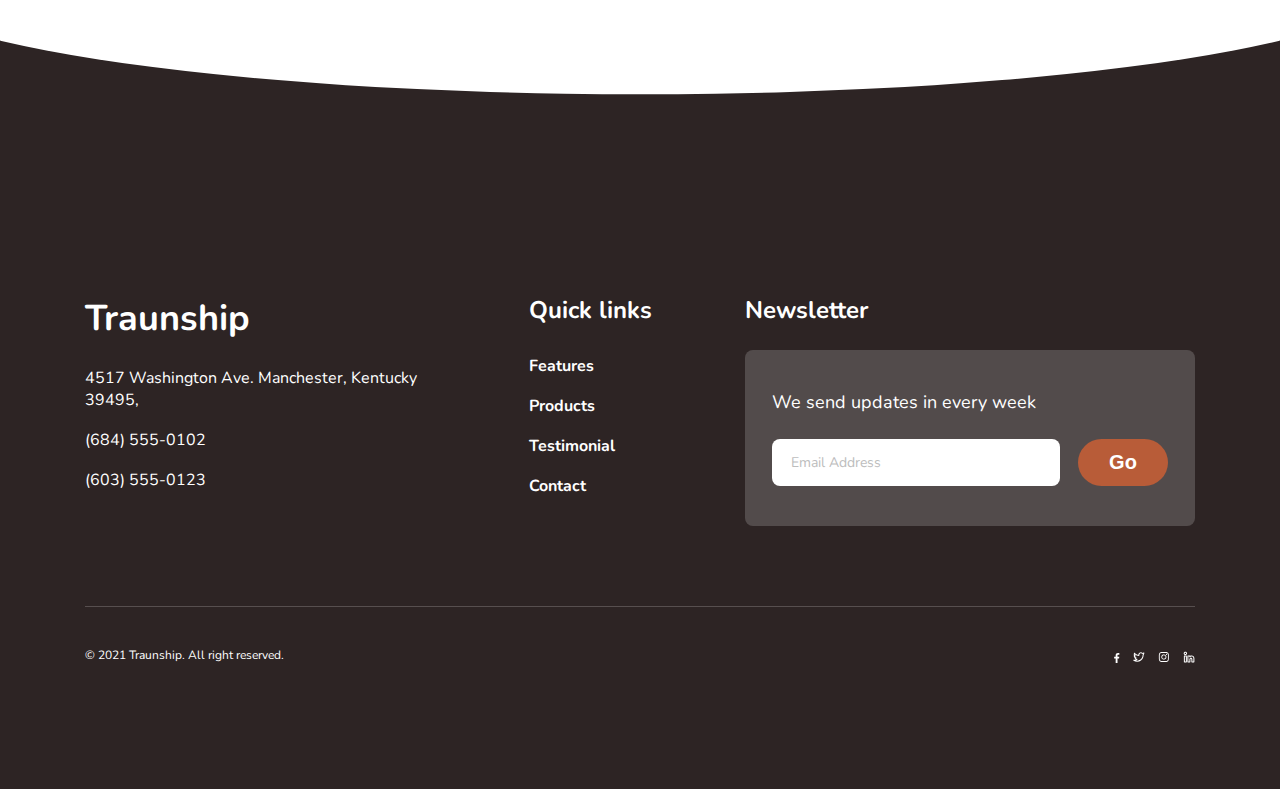
==== commit d8f271f6: "optimized images" ====
--- a/public/index.html
+++ b/public/index.html
@@ -10,39 +10,53 @@
 
 <body>
   <header class="header header-home">
-    <div class="container header__container">
-      <a href="#" class="logo header__logo">
-        Traunship
-      </a>
-      <nav class="header__nav">
-        <ul class="header__nav-list">
-          <li class="header__nav-el">
-            <a class="header__nav-link" href="#">Features</a>
-          </li>
-          <li class="header__nav-el">
-            <a class="header__nav-link" href="#">Products</a>
-          </li>
-          <li class="header__nav-el">
-            <a class="header__nav-link" href="#">Testimonial</a>
-          </li>
-          <li class="header__nav-el">
-            <a class="header__nav-link" href="#">Contact</a>
-          </li>
-        </ul>
-      </nav>
-      <a href="#" class="button header__button">
-        Try a demo
-      </a>
-      <div class="header__burger-btn" id="header-burger">
-        <div></div>
-        <div></div>
-        <div></div>
-      </div>
+  <div class="container header__container">
+    <a href="#" class="logo header__logo">
+      Traunship
+    </a>
+    <nav class="header__nav">
+      <ul class="header__nav-list">
+        <li class="header__nav-el">
+          <a class="header__nav-link" href="#">Features</a>
+        </li>
+        <li class="header__nav-el">
+          <a class="header__nav-link" href="#">Products</a>
+        </li>
+        <li class="header__nav-el">
+          <a class="header__nav-link" href="#">Testimonial</a>
+        </li>
+        <li class="header__nav-el">
+          <a class="header__nav-link" href="#">Contact</a>
+        </li>
+      </ul>
+    </nav>
+    <a href="#" class="button header__button">
+      Try a demo
+    </a>
+    <div class="header__burger-btn" id="header-burger">
+      <div></div>
+      <div></div>
+      <div></div>
     </div>
-  </header>
+  </div>
+</header>
   <main>
     <section class="hero">
-      <div class="hero__img" style="background-image: url('./assets/images/hero.jpg');"></div>
+      <div class="hero__img" style="
+      background-image: image-set(
+        url('assets/images/hero/hero.avif') type('image/avif') 1x,
+        url('assets/images/hero/hero@2x.avif') type('image/avif') 2x,
+        url('assets/images/hero/hero@3x.avif') type('image/avif') 3x,
+    
+        url('assets/images/hero/hero.jpg') type('image/jpeg') 1x,
+        url('assets/images/hero/hero@2x.jpg') type('image/jpeg') 2x,
+        url('assets/images/hero/hero@3x.jpg') type('image/jpeg') 3x,
+    
+        url('assets/images/hero/hero.webp') type('image/webp') 1x,
+        url('assets/images/hero/hero@2x.webp') type('image/webp') 2x,
+        url('assets/images/hero/hero@3x.webp') type('image/webp') 3x
+      );
+    "></div>
       <div class="container ">
         <button class="hero__player">
           <img src="./assets/vectors/triangle.svg" alt="">
@@ -138,7 +152,23 @@
     <section class="interview">
       <div class="container interview__container">
         <div class="interview__img-wrapper">
-          <img src="./assets/images/interview.jpg" alt="black hole" class="interview__img">
+          <picture>
+            <source srcset="
+            ./assets/images/interview/interview.avif,
+            ./assets/images/interview/interview@2x.avif 2x,
+            ./assets/images/interview/interview@3x.avif 3x,
+            ">
+            <source srcset="
+            ./assets/images/interview/interview.webp,
+            ./assets/images/interview/interview@2x.webp 2x,
+            ./assets/images/interview/interview@3x.webp 3x,
+            ">
+            <img srcset="
+            ./assets/images/interview/interview.jpg,
+            ./assets/images/interview/interview@2x.jpg 2x,
+            ./assets/images/interview/interview@3x.jpg 3x,
+            " alt="black hole" class="interview__img">
+          </picture>
         </div>
 
         <div class="interview__content">
@@ -150,7 +180,13 @@
               pretium mollis ac id mauris eget.</p>
           </blockquote>
           <div class="interview__author">
-            <img src="./assets/images/interview-avatar.jpg" alt="" class="interview__author-avatar">
+            <picture>
+              <img srcset="
+              ./assets/miniatures/interview/interview-avatar.jpg 1x,
+              ./assets/miniatures/interview/interview-avatar@2x.jpg 2x,
+              ./assets/miniatures/interview/interview-avatar@3x.jpg 3x,
+              " alt="" class="interview__author-avatar">
+            </picture>
             <div class="interview__author-info">
               Milon Ask
               <br>
@@ -173,7 +209,23 @@
 
         <ul class="features__list">
           <li class="features__list-el">
-            <img src="./assets/images/features-1.jpg" alt="" class="features__list-img">
+            <picture>
+              <source srcset="
+              ./assets/images/features/features-1.avif,
+              ./assets/images/features/features-1@2x.avif 2x,
+              ./assets/images/features/features-1@3x.avif 3x,
+              ">
+              <source srcset="
+              ./assets/images/features/features-1.webp,
+              ./assets/images/features/features-1@2x.webp 2x,
+              ./assets/images/features/features-1@3x.webp 3x,
+              ">
+              <img srcset="
+              ./assets/images/features/features-1.jpg,
+              ./assets/images/features/features-1@2x.jpg 2x,
+              ./assets/images/features/features-1@3x.jpg 3x,
+              " alt="black hole" class="features__list-img">
+            </picture>
             <div class="features__list-content">
               <h3 class="features__list-title">
                 Million pounds of thrust
@@ -187,7 +239,23 @@
             </div>
           </li>
           <li class="features__list-el">
-            <img src="./assets/images/features-2.jpg" alt="" class="features__list-img">
+            <picture>
+              <source srcset="
+              ./assets/images/features/features-2.avif,
+              ./assets/images/features/features-2@2x.avif 2x,
+              ./assets/images/features/features-2@3x.avif 3x,
+              ">
+              <source srcset="
+              ./assets/images/features/features-2.webp,
+              ./assets/images/features/features-2@2x.webp 2x,
+              ./assets/images/features/features-2@3x.webp 3x,
+              ">
+              <img srcset="
+              ./assets/images/features/features-2.jpg,
+              ./assets/images/features/features-2@2x.jpg 2x,
+              ./assets/images/features/features-2@3x.jpg 3x,
+              " alt="black hole" class="features__list-img">
+            </picture>
             <div class="features__list-content">
               <h3 class="features__list-title">
                 More than 1,300 missions
@@ -201,7 +269,23 @@
             </div>
           </li>
           <li class="features__list-el">
-            <img src="./assets/images/features-3.jpg" alt="" class="features__list-img">
+            <picture>
+              <source srcset="
+              ./assets/images/features/features-3.avif,
+              ./assets/images/features/features-3@2x.avif 2x,
+              ./assets/images/features/features-3@3x.avif 3x,
+              ">
+              <source srcset="
+              ./assets/images/features/features-3.webp,
+              ./assets/images/features/features-3@2x.webp 2x,
+              ./assets/images/features/features-3@3x.webp 3x,
+              ">
+              <img srcset="
+              ./assets/images/features/features-3.jpg,
+              ./assets/images/features/features-3@2x.jpg 2x,
+              ./assets/images/features/features-3@3x.jpg 3x,
+              " alt="black hole" class="features__list-img">
+            </picture>
             <div class="features__list-content">
               <h3 class="features__list-title">
                 Atlas launched Friendship
@@ -215,7 +299,23 @@
             </div>
           </li>
           <li class="features__list-el">
-            <img src="./assets/images/features-4.jpg" alt="" class="features__list-img">
+            <picture>
+              <source srcset="
+              ./assets/images/features/features-4.avif,
+              ./assets/images/features/features-4@2x.avif 2x,
+              ./assets/images/features/features-4@3x.avif 3x,
+              ">
+              <source srcset="
+              ./assets/images/features/features-4.webp,
+              ./assets/images/features/features-4@2x.webp 2x,
+              ./assets/images/features/features-4@3x.webp 3x,
+              ">
+              <img srcset="
+              ./assets/images/features/features-4.jpg,
+              ./assets/images/features/features-4@2x.jpg 2x,
+              ./assets/images/features/features-4@3x.jpg 3x,
+              " alt="black hole" class="features__list-img">
+            </picture>
             <div class="features__list-content">
               <h3 class="features__list-title">
                 Separate spacecraft
@@ -248,7 +348,23 @@
         </div>
         <div class="blog__cards">
           <div class="blog__cards-card blog__cards-card--active">
-            <img src="./assets/images/blog-1.jpg" alt="" class="blog__card-img">
+            <picture>
+              <source srcset="
+              ./assets/images/blog/blog-1.avif,
+              ./assets/images/blog/blog-1@2x.avif 2x,
+              ./assets/images/blog/blog-1@3x.avif 3x,
+              ">
+              <source srcset="
+              ./assets/images/blog/blog-1.webp,
+              ./assets/images/blog/blog-1@2x.webp 2x,
+              ./assets/images/blog/blog-1@3x.webp 3x,
+              ">
+              <img srcset="
+              ./assets/images/blog/blog-1.jpg,
+              ./assets/images/blog/blog-1@2x.jpg 2x,
+              ./assets/images/blog/blog-1@3x.jpg 3x,
+              " alt="black hole" class="blog__card-img">
+            </picture>
             <div class="blog__cards-content">
               <h3 class="blog__cards-title">
                 “Rocket lab boots its space system”
@@ -262,7 +378,23 @@
             </div>
           </div>
           <div class="blog__cards-card">
-            <img src="./assets/images/blog-2.jpg" alt="" class="blog__card-img">
+            <picture>
+              <source srcset="
+              ./assets/images/blog/blog-2.avif,
+              ./assets/images/blog/blog-2@2x.avif 2x,
+              ./assets/images/blog/blog-2@3x.avif 3x,
+              ">
+              <source srcset="
+              ./assets/images/blog/blog-2.webp,
+              ./assets/images/blog/blog-2@2x.webp 2x,
+              ./assets/images/blog/blog-2@3x.webp 3x,
+              ">
+              <img srcset="
+              ./assets/images/blog/blog-2.jpg,
+              ./assets/images/blog/blog-2@2x.jpg 2x,
+              ./assets/images/blog/blog-2@3x.jpg 3x,
+              " alt="black hole" class="blog__card-img">
+            </picture>
             <div class="blog__cards-content">
               <h3 class="blog__cards-title">
                 “NASA’s big rocket misses deadline”
@@ -284,7 +416,13 @@
         <h2 class="hidden">reviews</h2>
         <ul class="reviews__list">
           <li class="reviews__list-el">
-            <img src="./assets/images/reviews-1.jpg" alt="" class="reviews__list-img">
+            <picture>
+              <img srcset="
+              ./assets/miniatures/reviews/reviews-1.jpg,
+              ./assets/miniatures/reviews/reviews-1@2x.jpg 2x,
+              ./assets/miniatures/reviews/reviews-1@3x.jpg 3x,
+              " alt="" class="reviews__list-img">
+            </picture>
             <blockquote>
               <p class="reviews__list-text">I brought a rocket for my son in his 14th birthday. I liked their service.
                 Love it.</p>
@@ -297,7 +435,13 @@
             </p>
           </li>
           <li class="reviews__list-el">
-            <img src="./assets/images/reviews-2.jpg" alt="" class="reviews__list-img">
+            <picture>
+              <img srcset="
+              ./assets/miniatures/reviews/reviews-2.jpg,
+              ./assets/miniatures/reviews/reviews-2@2x.jpg 2x,
+              ./assets/miniatures/reviews/reviews-2@3x.jpg 3x,
+              " alt="" class="reviews__list-img">
+            </picture>
             <blockquote>
               <p class="reviews__list-text">They delivered my custom rocket as fast as the rocket itself. Mindblowing.
                 Love it.</p>
@@ -310,7 +454,13 @@
             </p>
           </li>
           <li class="reviews__list-el">
-            <img src="./assets/images/reviews-3.jpg" alt="" class="reviews__list-img">
+            <picture>
+              <img srcset="
+              ./assets/miniatures/reviews/reviews-3.jpg,
+              ./assets/miniatures/reviews/reviews-3@2x.jpg 2x,
+              ./assets/miniatures/reviews/reviews-3@3x.jpg 3x,
+              " alt="" class="reviews__list-img">
+            </picture>
             <blockquote>
               <p class="reviews__list-text">I found awesome customer service from them. They fixed my rocket within a
                 day.
@@ -329,73 +479,73 @@
   </main>
 
   <footer class="footer">
-    <div class="container">
-      <div class="footer__top">
-        <div class="footer__contacts">
-          <h2 class="footer__top-title"><a href="#" class="logo">Traunship</a></h2>
-          <div class="footer__top-content">
-            <p class="footer__adress">4517 Washington Ave. Manchester,
-              Kentucky 39495, </p>
-            <a href="#" class="footer__tel">(684) 555-0102</a>
-            <a href="#" class="footer__tel">(603) 555-0123</a>
+  <div class="container">
+    <div class="footer__top">
+      <div class="footer__contacts">
+        <h2 class="footer__top-title"><a href="#" class="logo">Traunship</a></h2>
+        <div class="footer__top-content">
+          <p class="footer__adress">4517 Washington Ave. Manchester,
+            Kentucky 39495, </p>
+          <a href="#" class="footer__tel">(684) 555-0102</a>
+          <a href="#" class="footer__tel">(603) 555-0123</a>
+        </div>
+      </div>
+      <div class="footer__links">
+        <h3 class="footer__top-title">Quick links</h3>
+        <ul class="footer__nav">
+          <li class="footer__nav-el">
+            <a class="footer__nav-link" href="#">Features</a>
+          </li>
+          <li class="footer__nav-el">
+            <a class="footer__nav-link" href="#">Products</a>
+          </li>
+          <li class="footer__nav-el">
+            <a class="footer__nav-link" href="#">Testimonial</a>
+          </li>
+          <li class="footer__nav-el">
+            <a class="footer__nav-link" href="#">Contact</a>
+          </li>
+        </ul>
+      </div>
+      <div class="footer__news">
+        <h3 class="footer__top-title">
+          Newsletter
+        </h3>
+        <form action="#" class="footer__news-form">
+          <label class="footer__news-label" for="footer-news-inp">We send updates in every week</label>
+          <div class="footer__news-actions">
+            <input class="footer__news-input" type="email" id="footer-news-inp" placeholder="Email Address">
+            <button class="button footer__form-btn" type="button">Go</button>
           </div>
-        </div>
-        <div class="footer__links">
-          <h3 class="footer__top-title">Quick links</h3>
-          <ul class="footer__nav">
-            <li class="footer__nav-el">
-              <a class="footer__nav-link" href="#">Features</a>
-            </li>
-            <li class="footer__nav-el">
-              <a class="footer__nav-link" href="#">Products</a>
-            </li>
-            <li class="footer__nav-el">
-              <a class="footer__nav-link" href="#">Testimonial</a>
-            </li>
-            <li class="footer__nav-el">
-              <a class="footer__nav-link" href="#">Contact</a>
-            </li>
-          </ul>
-        </div>
-        <div class="footer__news">
-          <h3 class="footer__top-title">
-            Newsletter
-          </h3>
-          <form action="#" class="footer__news-form">
-            <label class="footer__news-label" for="footer-news-inp">We send updates in every week</label>
-            <div class="footer__news-actions">
-              <input class="footer__news-input" type="email" id="footer-news-inp" placeholder="Email Address">
-              <button class="button footer__form-btn" type="button">Go</button>
-            </div>
-          </form>
-        </div>
-
-      </div>
-      <div class="footer__divider"></div>
-      <div class="footer__bottom">
-        <div class="footer__copyrights">
-          © 2021 Traunship. All right reserved.
-        </div>
-        <div class="footer__socials">
-          <a href="#" class="footer__socials-el">
-            <img src="./assets/vectors/fb.svg" alt="" class="footer__social-icon">
-          </a>
-          <a href="#" class="footer__socials-el">
-            <img src="./assets/vectors/twitter.svg" alt="" class="footer__social-icon">
-          </a>
-          <a href="#" class="footer__socials-el">
-            <img src="./assets/vectors/inst.svg" alt="" class="footer__social-icon">
-          </a>
-
-          <a href="#" class="footer__socials-el">
-            <img src="./assets/vectors/linkedin.svg" alt="" class="footer__social-icon">
-          </a>
-        </div>
-      </div>
+        </form>
+      </div>
+
     </div>
-  </footer>
+    <div class="footer__divider"></div>
+    <div class="footer__bottom">
+      <div class="footer__copyrights">
+        © 2021 Traunship. All right reserved.
+      </div>
+      <div class="footer__socials">
+        <a href="#" class="footer__socials-el">
+          <img src="./assets/vectors/fb.svg" alt="" class="footer__social-icon">
+        </a>
+        <a href="#" class="footer__socials-el">
+          <img src="./assets/vectors/twitter.svg" alt="" class="footer__social-icon">
+        </a>
+        <a href="#" class="footer__socials-el">
+          <img src="./assets/vectors/inst.svg" alt="" class="footer__social-icon">
+        </a>
+
+        <a href="#" class="footer__socials-el">
+          <img src="./assets/vectors/linkedin.svg" alt="" class="footer__social-icon">
+        </a>
+      </div>
+    </div>
+  </div>
+</footer>
 
   <script src="main.js"></script>
 </body>
 
-</html>
+</html>--- a/public/styles/main.css
+++ b/public/styles/main.css
@@ -236,6 +236,12 @@
   flex: 1;
 }
 
+.footer__news-input::-moz-placeholder {
+  color: #bdbdbd;
+  font-size: 14px;
+  font-family: "Nunito", sans-serif;
+}
+
 .footer__news-input::placeholder {
   color: #bdbdbd;
   font-size: 14px;
@@ -245,6 +251,7 @@
 .footer__form-btn {
   max-width: 90px;
   width: 100%;
+  height: -moz-max-content;
   height: max-content;
 }
 
@@ -367,7 +374,8 @@
   margin-top: 132px;
   display: grid;
   grid-template-columns: repeat(3, 1fr);
-  column-gap: 80px;
+  -moz-column-gap: 80px;
+       column-gap: 80px;
   row-gap: 80px;
 }
 
@@ -472,7 +480,8 @@
 
 .features__list-el {
   display: flex;
-  column-gap: 30px;
+  -moz-column-gap: 30px;
+       column-gap: 30px;
   row-gap: 40px;
   align-items: center;
   cursor: default;
@@ -697,6 +706,7 @@
   }
   .products__list {
     grid-template-columns: 1fr 1fr;
+    width: -moz-max-content;
     width: max-content;
     margin-inline: auto;
   }
@@ -706,6 +716,7 @@
     max-width: 800px;
   }
   .features__list {
+    width: -moz-max-content;
     width: max-content;
     margin-inline: auto;
     gap: 80px;
@@ -798,7 +809,9 @@
   .interview__content {
     padding: 0;
     max-width: 100%;
+    width: -moz-max-content;
     width: max-content;
+    height: -moz-max-content;
     height: max-content;
     margin: auto;
     text-align: center;
@@ -886,4 +899,4 @@
     max-width: 300px;
   }
 }
-/*# sourceMappingURL=[data-uri] */
+/*# sourceMappingURL=[data-uri] */
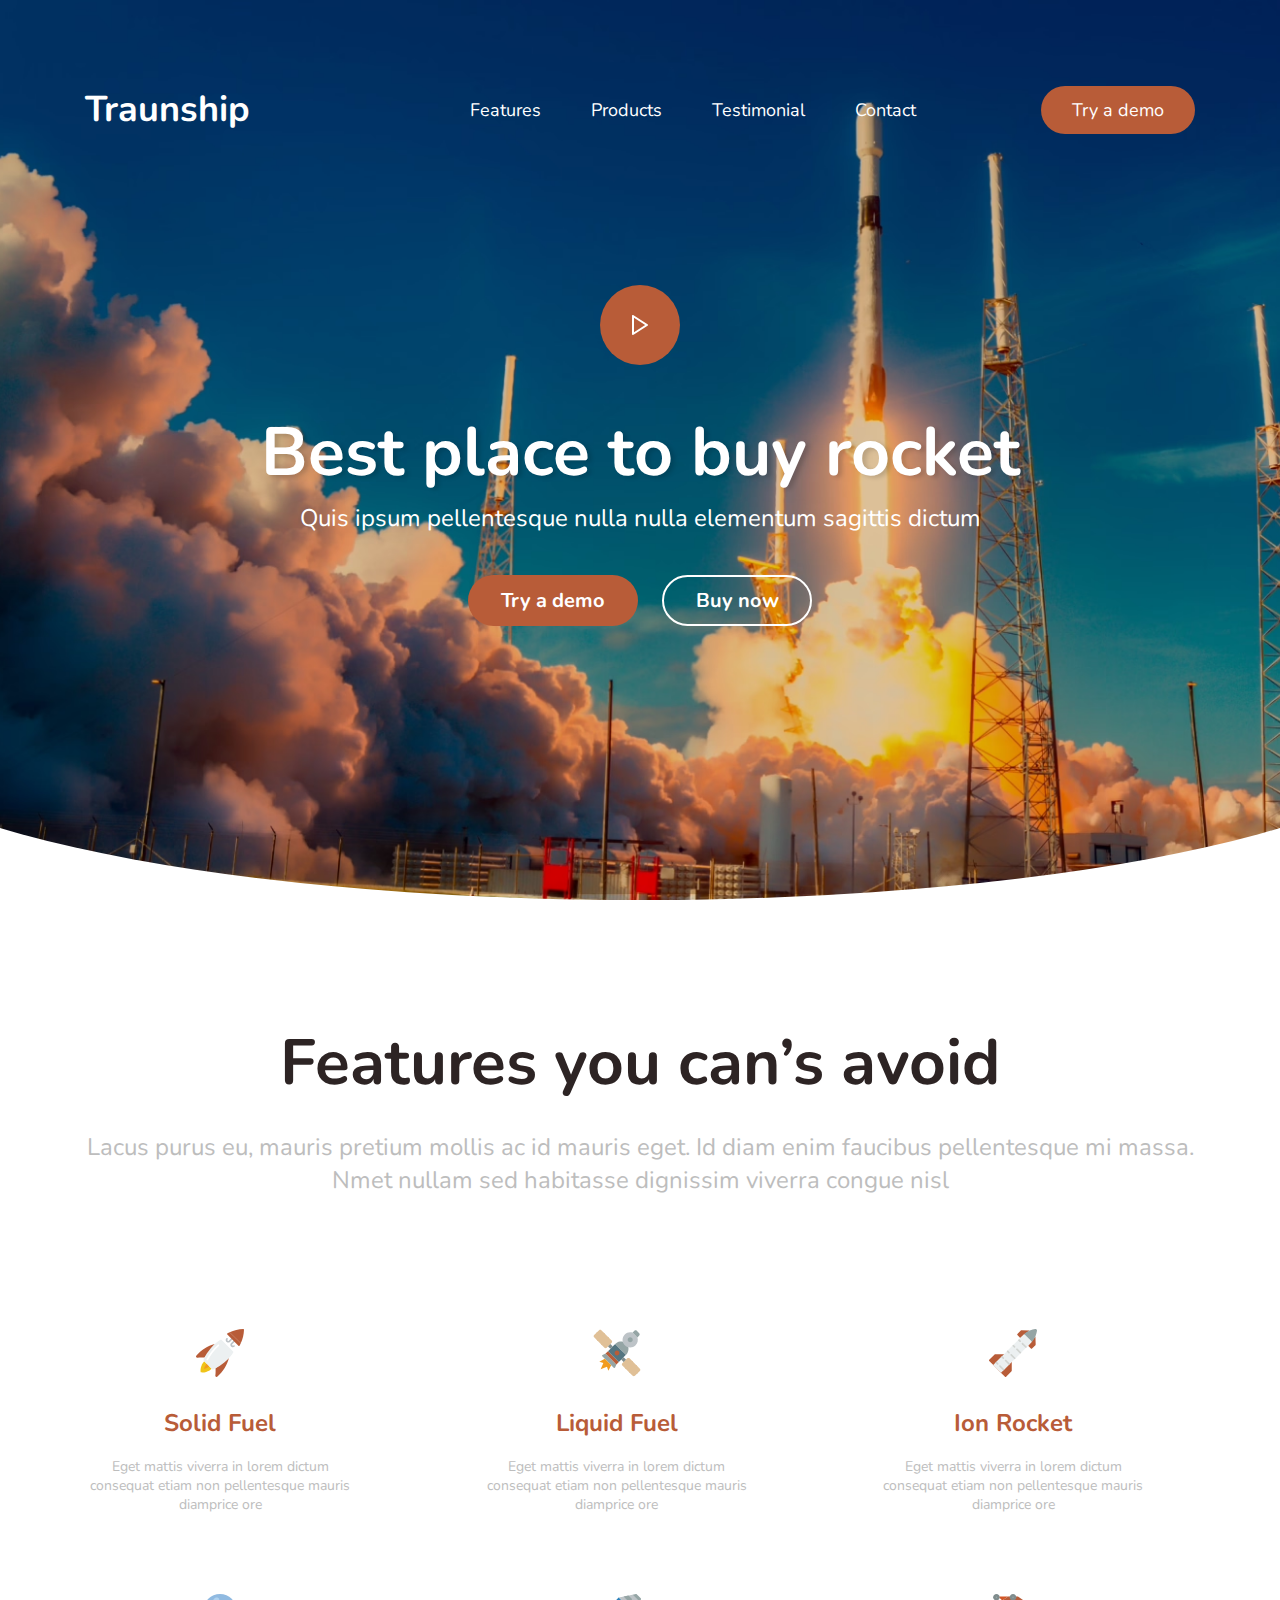
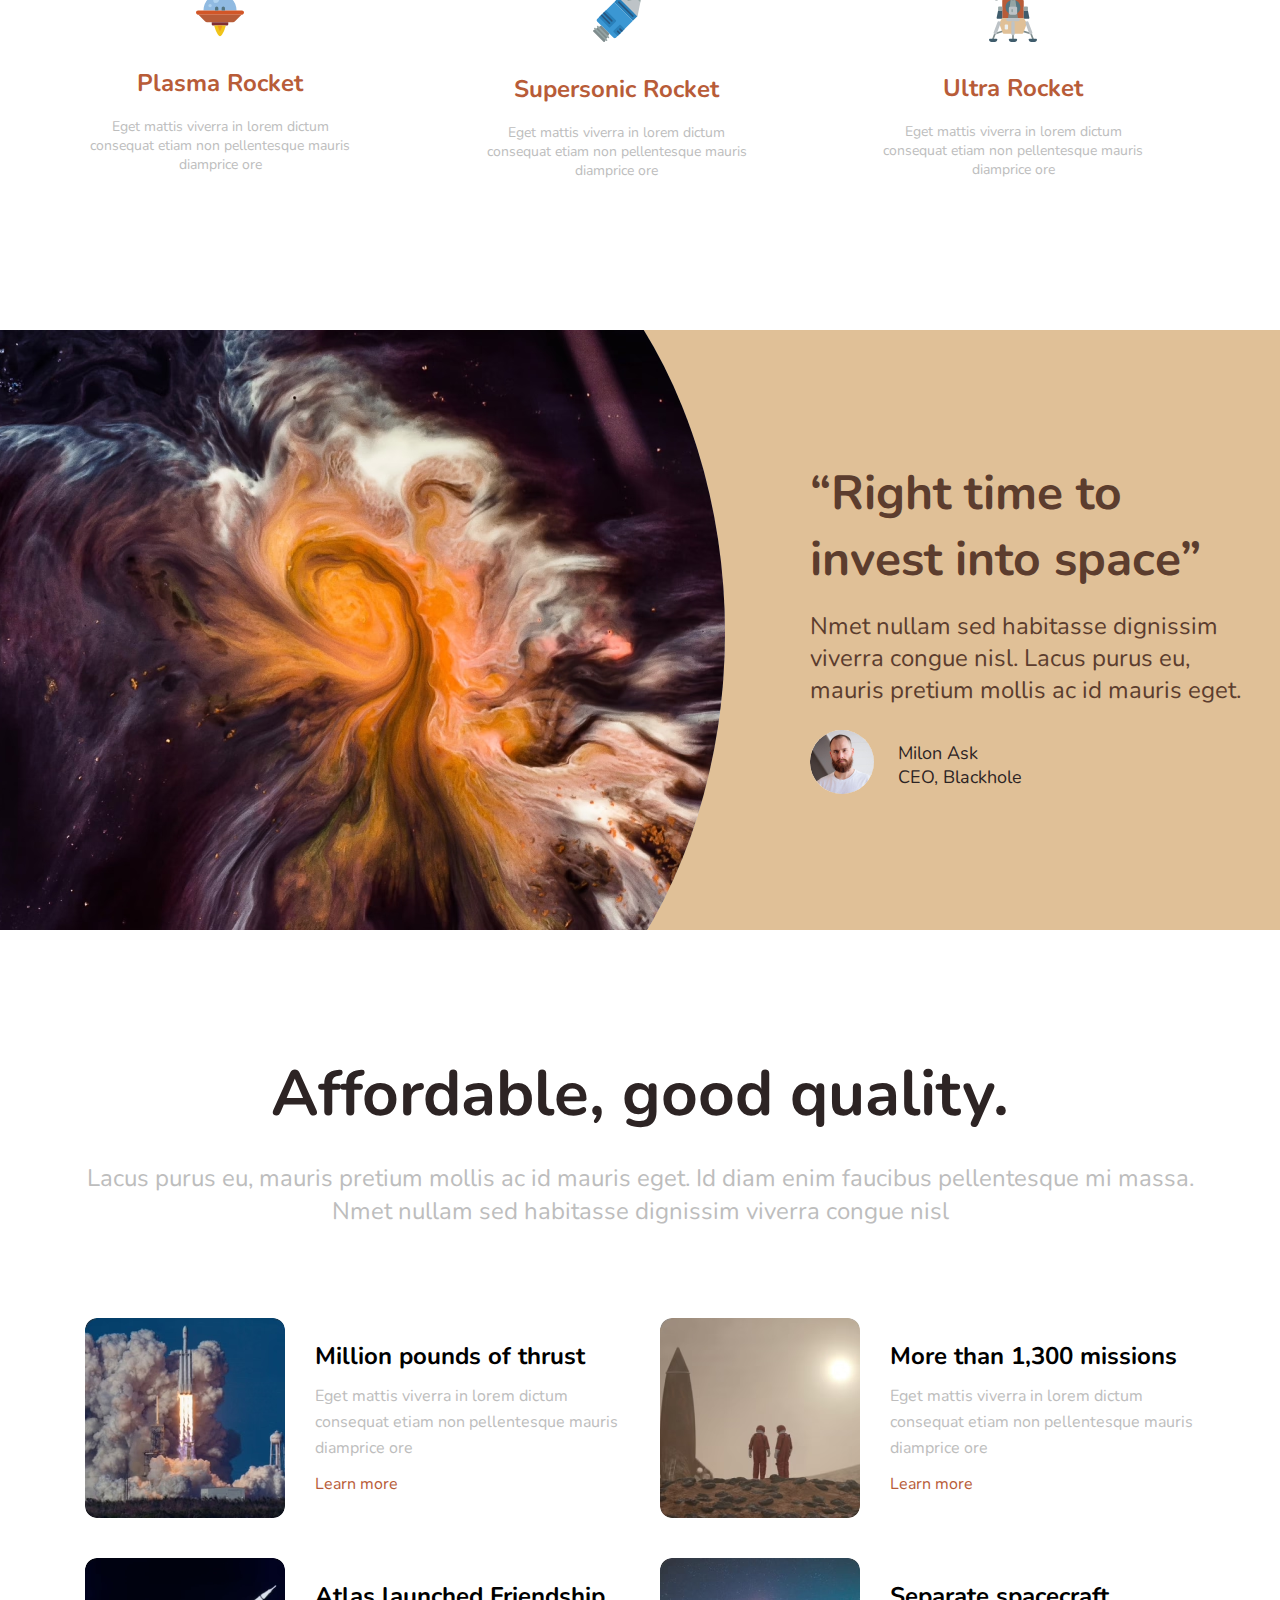
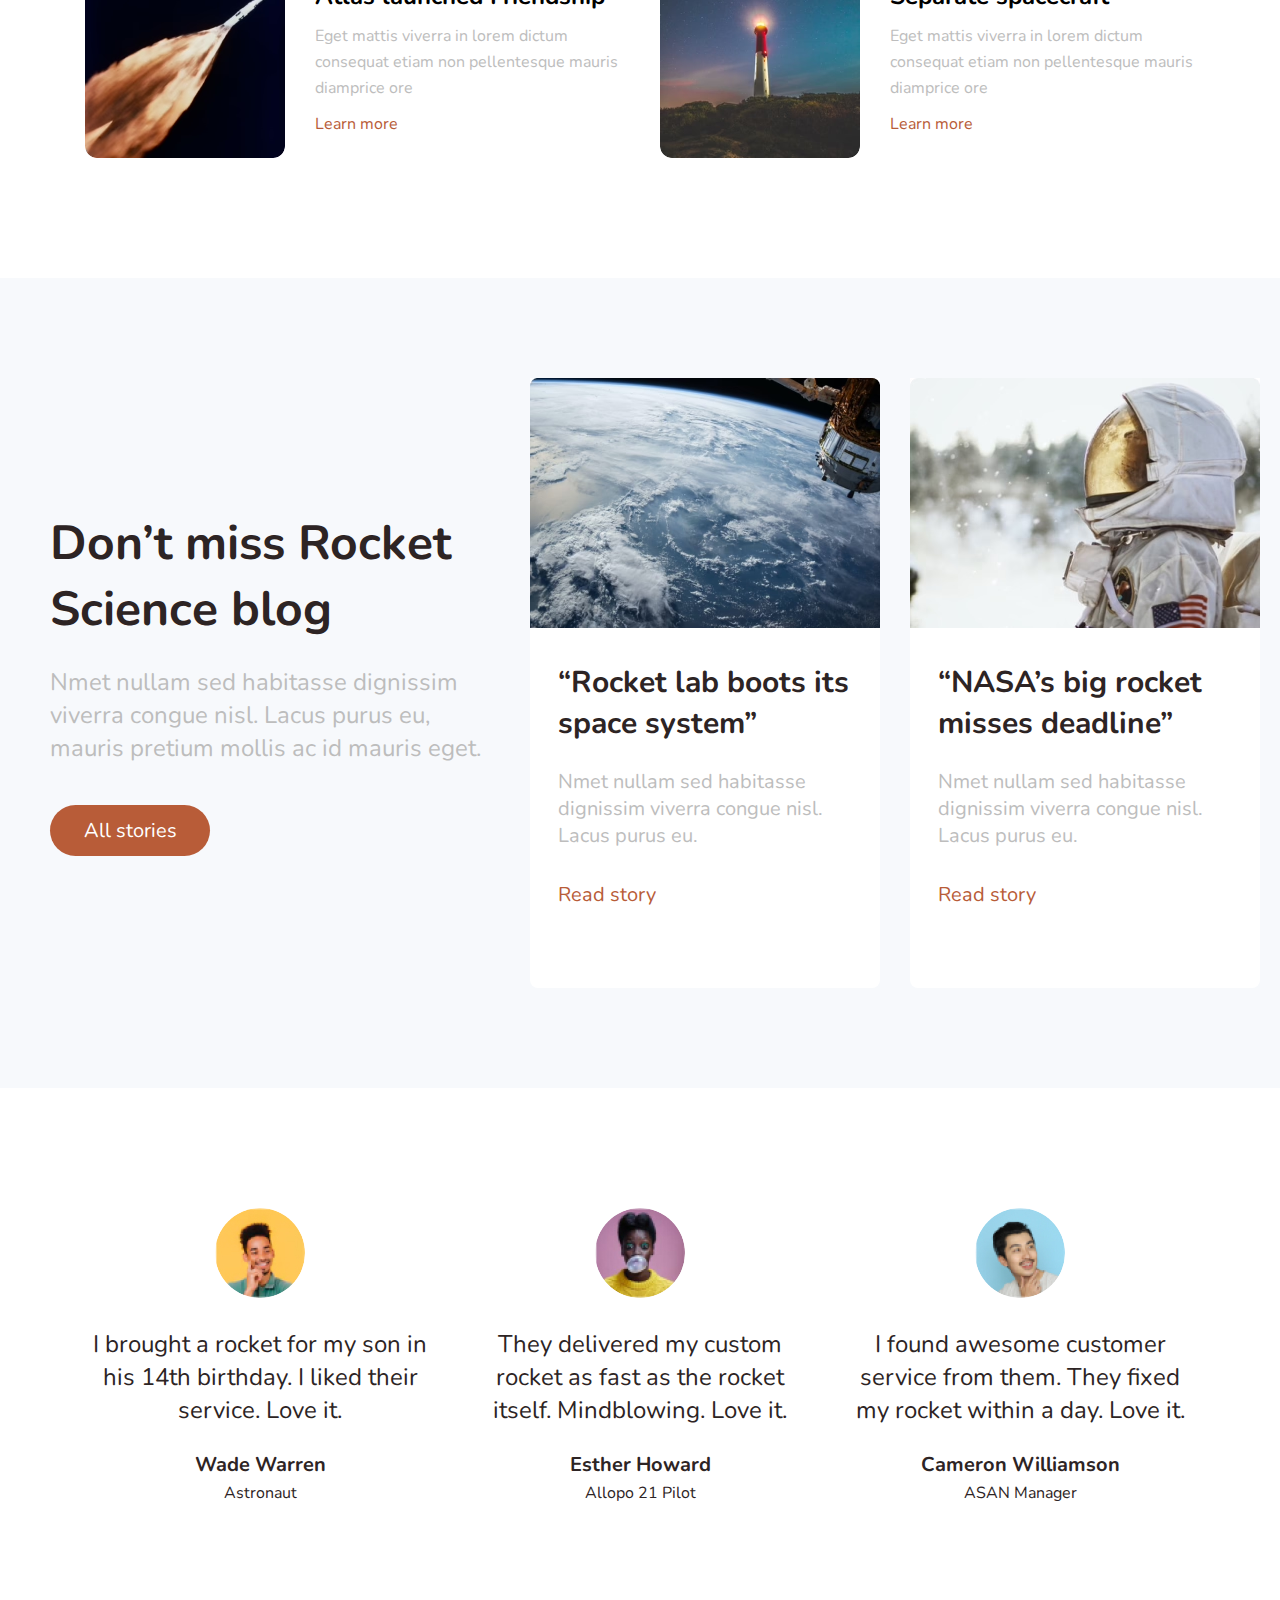
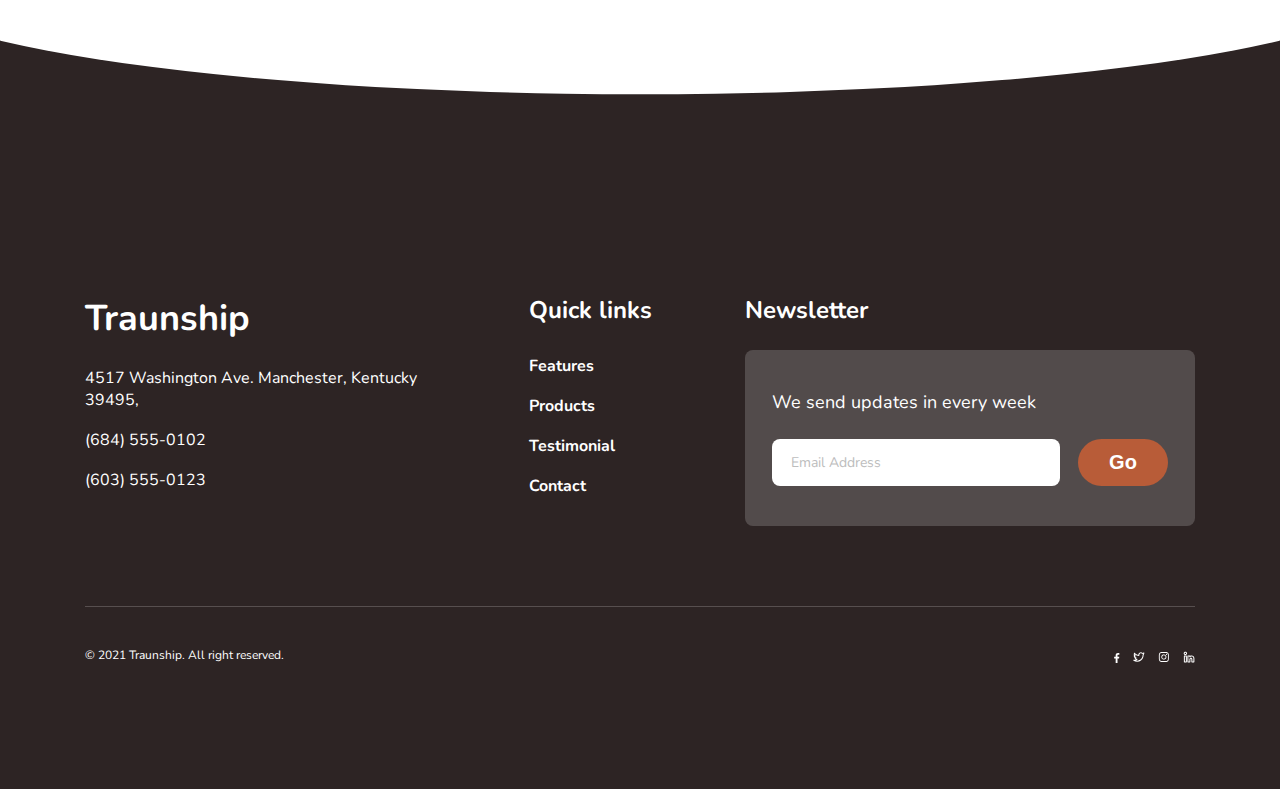
==== commit 2b68b599: "added hovers and some fixes" ====
--- a/public/index.html
+++ b/public/index.html
@@ -17,16 +17,16 @@
     <nav class="header__nav">
       <ul class="header__nav-list">
         <li class="header__nav-el">
-          <a class="header__nav-link" href="#">Features</a>
+          <a class="header__nav-link link" href="#">Features</a>
         </li>
         <li class="header__nav-el">
-          <a class="header__nav-link" href="#">Products</a>
+          <a class="header__nav-link link" href="#">Products</a>
         </li>
         <li class="header__nav-el">
-          <a class="header__nav-link" href="#">Testimonial</a>
+          <a class="header__nav-link link" href="#">Testimonial</a>
         </li>
         <li class="header__nav-el">
-          <a class="header__nav-link" href="#">Contact</a>
+          <a class="header__nav-link link" href="#">Contact</a>
         </li>
       </ul>
     </nav>
@@ -61,7 +61,7 @@
         <button class="hero__player">
           <img src="./assets/vectors/triangle.svg" alt="">
         </button>
-        <h1 class="title hero__title">
+        <h1 class="hero__title">
           Best place to buy rocket
           <div class="title__subtitle">
             Quis ipsum pellentesque nulla nulla elementum sagittis dictum
@@ -494,16 +494,16 @@
         <h3 class="footer__top-title">Quick links</h3>
         <ul class="footer__nav">
           <li class="footer__nav-el">
-            <a class="footer__nav-link" href="#">Features</a>
+            <a class="link" href="#">Features</a>
           </li>
           <li class="footer__nav-el">
-            <a class="footer__nav-link" href="#">Products</a>
+            <a class="link" href="#">Products</a>
           </li>
           <li class="footer__nav-el">
-            <a class="footer__nav-link" href="#">Testimonial</a>
+            <a class="link" href="#">Testimonial</a>
           </li>
           <li class="footer__nav-el">
-            <a class="footer__nav-link" href="#">Contact</a>
+            <a class="link" href="#">Contact</a>
           </li>
         </ul>
       </div>
--- a/public/styles/main.css
+++ b/public/styles/main.css
@@ -51,6 +51,10 @@
   text-align: center;
   display: block;
   cursor: pointer;
+  transition: background-color 0.3s ease;
+}
+.button:hover {
+  background-color: #cf7450;
 }
 
 .button--outline {
@@ -58,18 +62,16 @@
   color: #fff;
   background: transparent;
   padding: 10px;
+  transition: background-color 0.3s ease, color 0.3s ease;
+}
+.button--outline:hover {
+  color: #2d2424;
+  background-color: #fff;
 }
 
 .logo {
   font-weight: 700;
   font-size: 36px;
-}
-
-.title {
-  font-size: 72px;
-  font-weight: 700;
-  text-shadow: 4px 2px 4px rgba(0, 0, 0, 0.1450980392);
-  text-align: center;
 }
 
 .section-title {
@@ -86,6 +88,31 @@
   text-align: center;
 }
 
+.link {
+  font-size: 16px;
+  font-weight: 700;
+  line-height: 2;
+  position: relative;
+}
+.link:after {
+  display: block;
+  content: "";
+  position: absolute;
+  left: 0;
+  right: 0;
+  bottom: -4px;
+  height: 2px;
+  background-color: #fff;
+  transform: scaleX(0);
+  transform-origin: left;
+  transition: transform 0.6s ease;
+  border-radius: 2px;
+}
+.link:hover:after {
+  transform: scaleX(1);
+  transition: transform 0.3s ease;
+}
+
 .header {
   padding-top: 85px;
   color: #fff;
@@ -106,6 +133,7 @@
 
 .header__nav-link {
   font-size: 18px;
+  font-weight: 400;
 }
 
 .header__button {
@@ -164,17 +192,6 @@
   flex-direction: column;
   align-items: flex-start;
   gap: 8px;
-}
-
-.footer__nav-link {
-  font-size: 16px;
-  font-weight: 700;
-  line-height: 2;
-  transition: box-shadow 0.2s ease;
-  box-shadow: 0 1px 10px 0 rgba(255, 255, 255, 0);
-}
-.footer__nav-link:hover {
-  box-shadow: 0 1px 10px 0 rgb(255, 255, 255);
 }
 
 .footer__top {
@@ -322,6 +339,10 @@
   border-radius: 100%;
   margin-inline: auto;
   margin-bottom: 40px;
+  transition: background-color 0.3s ease;
+}
+.hero__player:hover {
+  background-color: #cf7450;
 }
 
 .hero__title {
@@ -329,6 +350,9 @@
   line-height: 1.42;
   color: #fff;
   margin-bottom: 8px;
+  font-weight: 700;
+  text-shadow: 4px 2px 4px rgba(0, 0, 0, 0.1450980392);
+  text-align: center;
 }
 
 .title__subtitle {
@@ -421,7 +445,7 @@
 .interview__img-wrapper {
   overflow: hidden;
   height: 960px;
-  margin-top: -180px;
+  margin-top: -177px;
   display: flex;
   justify-content: center;
   align-items: center;
@@ -440,6 +464,10 @@
   box-sizing: border-box;
 }
 
+.interview__img {
+  background-color: #ccc;
+}
+
 .interview__text {
   font-size: 24px;
   margin-top: 18px;
@@ -517,6 +545,10 @@
   color: #b85c38;
   font-size: 16px;
   cursor: pointer;
+  transition: color 0.3s ease;
+}
+.features__list-link:hover {
+  color: #cf7450;
 }
 
 .blog {
@@ -599,6 +631,10 @@
   display: block;
   cursor: pointer;
   margin-bottom: 52px;
+  transition: color 0.3s ease;
+}
+.blog__cards-link:hover {
+  color: #cf7450;
 }
 
 .reviews {
@@ -780,6 +816,7 @@
   .blog__cards {
     flex-wrap: wrap;
     justify-content: center;
+    margin-left: 0;
   }
   .blog__title {
     text-align: center;
@@ -899,4 +936,4 @@
     max-width: 300px;
   }
 }
-/*# sourceMappingURL=[data-uri] */
+/*# sourceMappingURL=[data-uri] */
